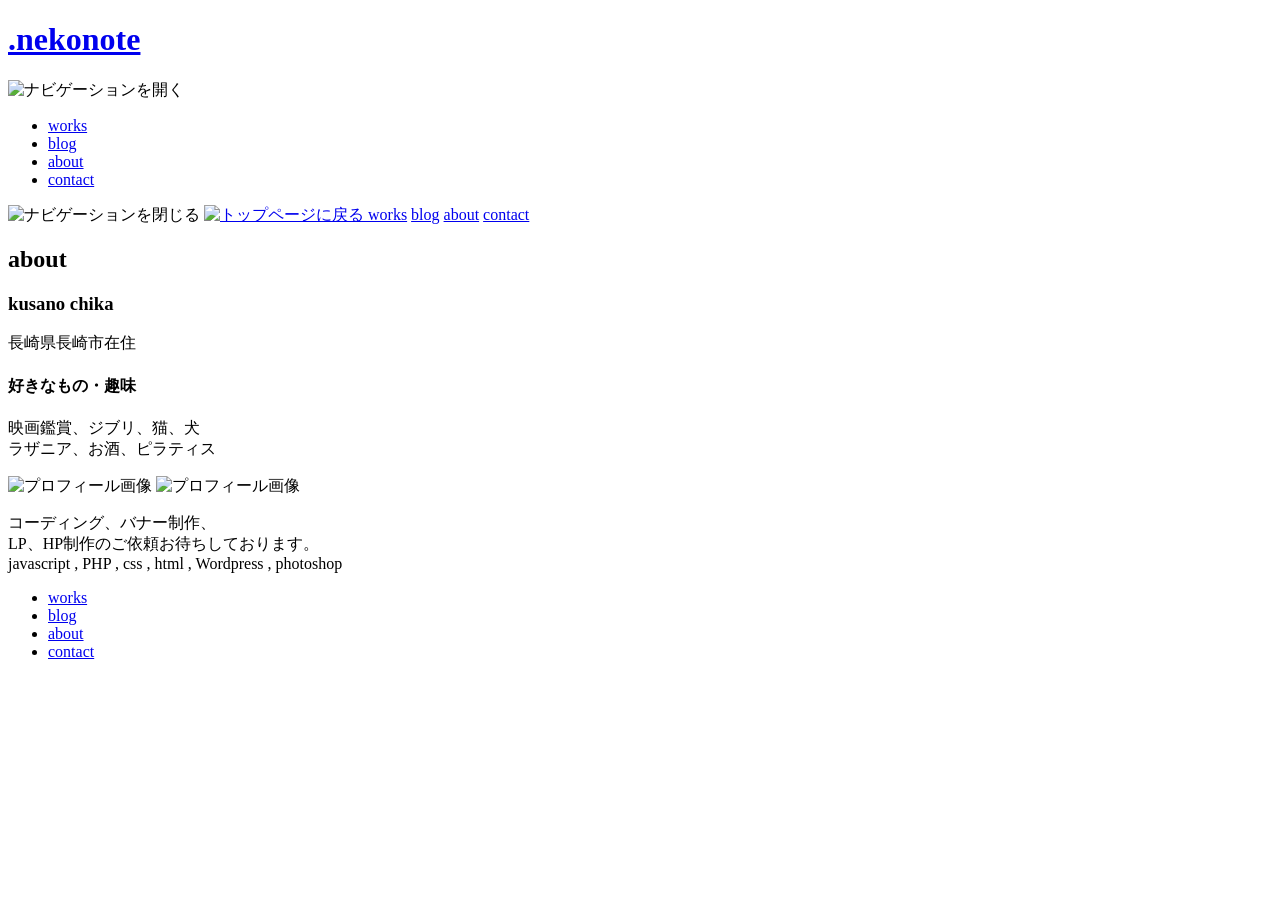
==== about.html @ e23e1dfe "add html" ====
<!DOCTYPE html>
<html lang="ja">
  <head>
    <meta charset="utf-8">
    <meta name="description" content="私のポートフォリオ">
    <meta name="viewport" content="width=device-width, initial-scale=1.0, maximum-scale=1.0, user-scale=no">
    <link rel="stylesheet" href="./css/style.css">
    <link rel="stylesheet" href="./css/about.css">
    <link rel="stylesheet" href="./css/respon.css">
    <title>.nekonote  お手伝いいたします</title>
    <link rel="preconnect" href="https://fonts.googleapis.com">
    <link rel="preconnect" href="https://fonts.gstatic.com" crossorigin>
    <link href="https://fonts.googleapis.com/css2?family=Inter:wght@200&family=Josefin+Sans:wght@300&family=Kiwi+Maru:wght@300&family=M+PLUS+Rounded+1c:wght@100&family=Noto+Sans+JP:wght@300;400&display=swap" rel="stylesheet">
    <link rel="icon" href="./img/fa.png">
  </head>
  <body>
    <!-- header -->
    <header>
      <h1 class="logo">
        <a href="index.html">.nekonote</a>
      </h1>

      <!-- ハンバーガーメニューのアイコン -->
      <img id="hum-icon" src="./img/hum.png" alt="ナビゲーションを開く" onclick="document.getElementById('nav-hum').style.display = 'block'">

      <!-- pc用ナビゲーション -->
      <nav class="nav-pc">
        <ul>
          <li>
            <a href="./index.html#works">works</a>
          </li>
          <li>
            <a href="./index.html#blog">blog</a>
          </li>
          <li>
            <a href="./about.html">about</a>
          </li>
          <li>
            <a href="./contact.html">contact</a>
          </li>
        </ul>
      </nav>

      <!-- ハンバーガーナビ -->
      <nav id="nav-hum"> 
        <!-- ×でナビゲーションを閉じる -->
        <img  id="close" src="./img/batsu.png" width="20px" height=""20px alt="ナビゲーションを閉じる" onclick="document.getElementById('nav-hum').style.display = 'none'">

        <!-- トップに戻る -->
        <a href="index.html" onclick="document.getElementById('nav-hum').style.display = 'none'">
          <img id="toTop" src="./img/totop.png" alt="トップページに戻る">
        </a>
        <!-- worksをクリックするとworksに飛び、ナビゲーションが閉じる -->
        <a class="menu" href="./index.html#works" onclick="document.getElementById('nav-hum').style.display = 'none'">
        works</a>
        <!-- blogをクリックするとblogに飛び、ナビゲーションが閉じる -->
        <a class="menu" href="./index.html#blog" onclick="document.getElementById('nav-hum').style.display = 'none'">
        blog</a>
        <!-- abutをクリックするとabout.htmlに飛び、ナビゲーションが閉じる -->
        <a class="menu" href="./about.html" onclick="document.getElementById('nav-hum').style.display = 'none'">
        about</a>
        <!-- contactをクリックするとcontactに飛び、ナビゲーションが閉じる -->
        <a class="menu" href="./contact.html" onclick="document.getElementById('nav-hum').style.display = 'none'">
        contact</a>
      </nav>
    </header>

    <div>
      <article id="aboutTop">
        <h2 class="ttl">about</h2>
        <article class="about">
          <h3>kusano chika</h3>
          <p>長崎県長崎市在住</p>
          <h4>好きなもの・趣味</h4> 
          <p>映画鑑賞、ジブリ、猫、犬<br>ラザニア、お酒、ピラティス</p>
        </article>
        <article class="about2">
          <p id="aboutVisual">
            <img id="aboutPc" src="./img/about-2.png" alt="プロフィール画像">
            <img id="aboutSp" src="./img/about.jpg" alt="プロフィール画像">
          </p>
          <p id="pr">コーディング、バナー制作、<br>LP、HP制作のご依頼お待ちしております。<br>
            javascript , PHP , css , html , Wordpress , photoshop
          </p>
        </article>
      </article>
    </div>
          <!-- footer -->
    <footer class="nav-pc">
      <nav>
        <ul>
          <li>
            <a href="./index.html#works">works</a>
          </li>
          <li>
            <a href="./index.html#blog">blog</a>
          </li>
          <li>
            <a href="./about.html">about</a>
          </li>
          <li>
            <a href="./contact.html">contact</a>
          </li>
        </ul>
      </nav>
    </footer>
  </body>
  </head>
</html>
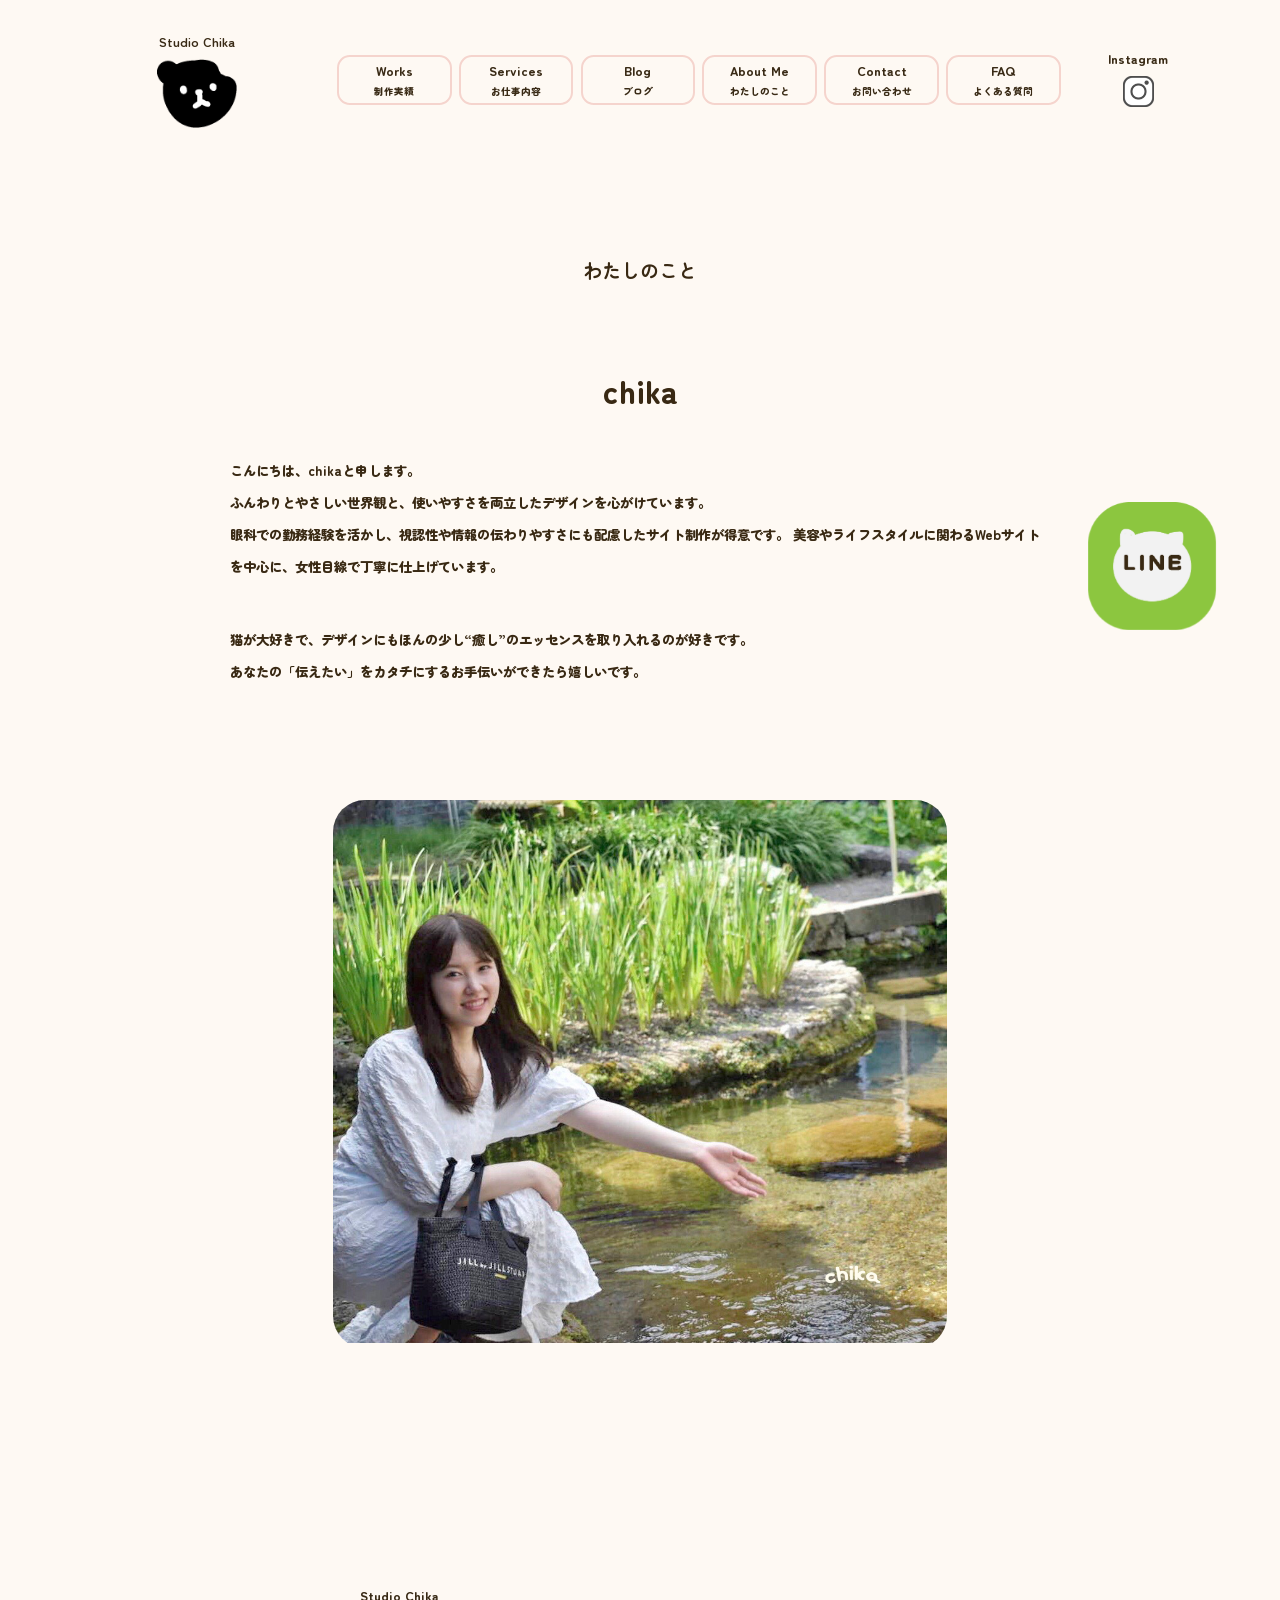
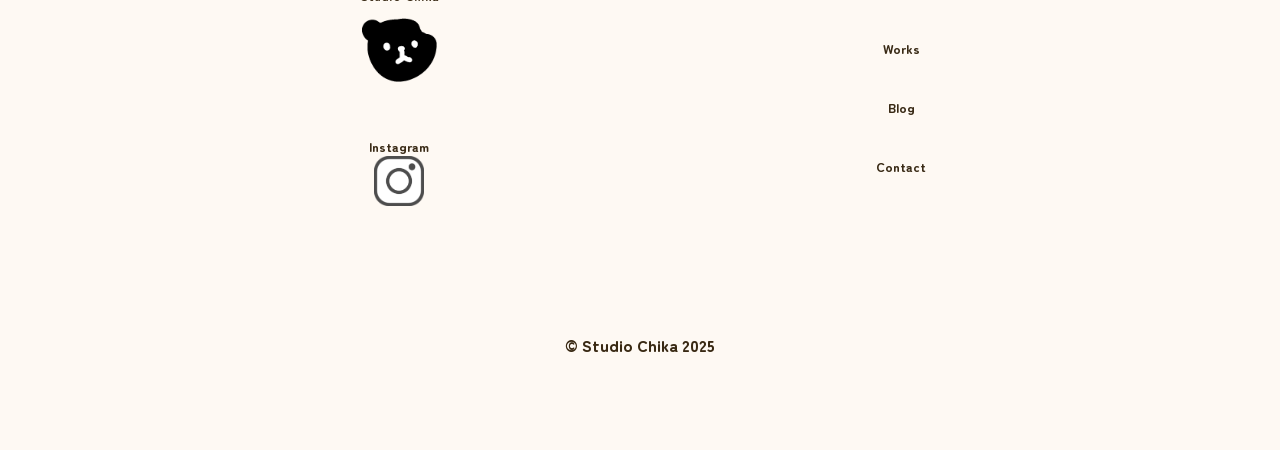
==== commit 0bccca7f: "add files" ====
--- a/about.html
+++ b/about.html
@@ -1,109 +1,273 @@
 <!DOCTYPE html>
 <html lang="ja">
   <head>
-    <meta charset="utf-8">
-    <meta name="description" content="私のポートフォリオ">
-    <meta name="viewport" content="width=device-width, initial-scale=1.0, maximum-scale=1.0, user-scale=no">
-    <link rel="stylesheet" href="./css/style.css">
-    <link rel="stylesheet" href="./css/about.css">
-    <link rel="stylesheet" href="./css/respon.css">
-    <title>.nekonote  お手伝いいたします</title>
-    <link rel="preconnect" href="https://fonts.googleapis.com">
-    <link rel="preconnect" href="https://fonts.gstatic.com" crossorigin>
-    <link href="https://fonts.googleapis.com/css2?family=Inter:wght@200&family=Josefin+Sans:wght@300&family=Kiwi+Maru:wght@300&family=M+PLUS+Rounded+1c:wght@100&family=Noto+Sans+JP:wght@300;400&display=swap" rel="stylesheet">
-    <link rel="icon" href="./img/fa.png">
+    <meta charset="utf-8" />
+    <meta name="description" content="私のポートフォリオ" />
+    <meta
+      name="viewport"
+      content="width=device-width, initial-scale=1.0, maximum-scale=1.0, user-scale=no"
+    />
+    <link rel="stylesheet" href="./css/style.css" />
+    <link rel="stylesheet" href="./css/about.css" />
+    <!-- <link rel="stylesheet" href="./css/respon.css" /> -->
+    <title>.Studio Chika</title>
+    <link rel="preconnect" href="https://fonts.googleapis.com" />
+    <link rel="preconnect" href="https://fonts.gstatic.com" crossorigin />
+    <link
+      href="https://fonts.googleapis.com/css2?family=Inter:wght@200&family=Josefin+Sans:wght@300&family=Kiwi+Maru:wght@300&family=M+PLUS+Rounded+1c:wght@100&family=Noto+Sans+JP:wght@300;400&display=swap"
+      rel="stylesheet"
+    />
+    <!-- ファビコン -->
+    <link rel="icon" href="./img/fa.png" />
+    <!-- googlefonts -->
+    <link rel="preconnect" href="https://fonts.googleapis.com" />
+    <link rel="preconnect" href="https://fonts.gstatic.com" crossorigin />
+    <link
+      href="https://fonts.googleapis.com/css2?family=Zen+Maru+Gothic&display=swap"
+      rel="stylesheet"
+    />
   </head>
   <body>
-    <!-- header -->
+    <!-------------------- header -------------------->
     <header>
-      <h1 class="logo">
-        <a href="index.html">.nekonote</a>
-      </h1>
-
-      <!-- ハンバーガーメニューのアイコン -->
-      <img id="hum-icon" src="./img/hum.png" alt="ナビゲーションを開く" onclick="document.getElementById('nav-hum').style.display = 'block'">
-
-      <!-- pc用ナビゲーション -->
-      <nav class="nav-pc">
-        <ul>
-          <li>
-            <a href="./index.html#works">works</a>
-          </li>
-          <li>
-            <a href="./index.html#blog">blog</a>
-          </li>
-          <li>
-            <a href="./about.html">about</a>
-          </li>
-          <li>
-            <a href="./contact.html">contact</a>
-          </li>
-        </ul>
-      </nav>
-
-      <!-- ハンバーガーナビ -->
-      <nav id="nav-hum"> 
-        <!-- ×でナビゲーションを閉じる -->
-        <img  id="close" src="./img/batsu.png" width="20px" height=""20px alt="ナビゲーションを閉じる" onclick="document.getElementById('nav-hum').style.display = 'none'">
-
-        <!-- トップに戻る -->
-        <a href="index.html" onclick="document.getElementById('nav-hum').style.display = 'none'">
-          <img id="toTop" src="./img/totop.png" alt="トップページに戻る">
-        </a>
-        <!-- worksをクリックするとworksに飛び、ナビゲーションが閉じる -->
-        <a class="menu" href="./index.html#works" onclick="document.getElementById('nav-hum').style.display = 'none'">
-        works</a>
-        <!-- blogをクリックするとblogに飛び、ナビゲーションが閉じる -->
-        <a class="menu" href="./index.html#blog" onclick="document.getElementById('nav-hum').style.display = 'none'">
-        blog</a>
-        <!-- abutをクリックするとabout.htmlに飛び、ナビゲーションが閉じる -->
-        <a class="menu" href="./about.html" onclick="document.getElementById('nav-hum').style.display = 'none'">
-        about</a>
+      <div id="header-pc">
+        <h1 id="header-logo">
+          <a id="header-logo-txt" href="index.html">Studio Chika</a>
+          <div id="header-logo-img_wrap">
+            <a id="header-logo-img" href="./index.html">
+              <img src="./img/StudioChika.png" />
+            </a>
+            <a id="bear-talk" href="">
+              <img src="./img/bear-talk_1.png" />
+              <img src="./img/bear-talk_2.png" />
+              <img src="./img/bear-talk_3.png" />
+              <img src="./img/bear-talk_4.png" />
+              <img src="./img/bear-talk_5.png" />
+              <img src="./img/bear-talk_6.png" />
+              <img src="./img/bear-talk_7.png" />
+              <img src="./img/bear-talk_8.png" />
+              <img src="./img/bear-talk_9.png" />
+            </a>
+          </div>
+        </h1>
+        <!-- pc用ナビゲーション -->
+        <nav id="nav-pc">
+          <ul>
+            <li>
+              <div class="nav-pc_content">
+                <div class="cat-popup">
+                  <img src="./img/popuup.png" alt="" />
+                </div>
+                <a href="./works-archive.html">
+                  Works<br /><span class="japan">制作実績</span>
+                </a>
+              </div>
+            </li>
+            <li>
+              <div class="nav-pc_content">
+                <div class="cat-popup">
+                  <img src="./img/popuup.png" alt="" />
+                </div>
+                <a href="./index.html#service">
+                  Services<br /><spnan class="japan">お仕事内容</spnan>
+                </a>
+              </div>
+            </li>
+            <li>
+              <div class="nav-pc_content">
+                <div class="cat-popup">
+                  <img src="./img/popuup.png" alt="" />
+                </div>
+                <a href="./blog-archive.html">
+                  Blog<br /><span class="japan">ブログ</span>
+                </a>
+              </div>
+            </li>
+            <li>
+              <div class="nav-pc_content">
+                <div class="cat-popup">
+                  <img src="./img/popuup.png" alt="" />
+                </div>
+                <a href="./about.html">
+                  About Me<br /><span class="japan">わたしのこと</span>
+                </a>
+              </div>
+            </li>
+            <li>
+              <div class="nav-pc_content">
+                <div class="cat-popup">
+                  <img src="./img/popuup.png" alt="" />
+                </div>
+                <a href="./contact.html">
+                  Contact<br /><span class="japan">お問い合わせ</span>
+                </a>
+              </div>
+            </li>
+            <li>
+              <div class="nav-pc_content">
+                <div class="cat-popup">
+                  <img src="./img/popuup.png" alt="" />
+                </div>
+                <a href="./faq.html">
+                  FAQ<br /><span class="japan">よくある質問</span>
+                </a>
+              </div>
+            </li>
+          </ul>
+          <div id="icon-instagram">
+            <a href="">
+              <div id="icon-instagram_txt">Instagram</div>
+              <div id="icon-instagram_img">
+                <img
+                  src="./img/portoforio-instagram.png"
+                  alt="Instagramのアイコン画像"
+                />
+              </div>
+            </a>
+          </div>
+        </nav>
+      </div>
+      <!----------- ハンバーガーナビ -------------->
+      <nav id="nav-hum">
+        <!-- Homeをクリックするとworksに飛び、ナビゲーションが閉じる -->
+        <a
+          href="./index.html"
+          onclick="document.getElementById('nav-hum').style.display = 'none'"
+        >
+          Home</a
+        >
+        <!-- Aboutmeをクリックするとblogに飛び、ナビゲーションが閉じる -->
+        <a
+          href="./about.html"
+          onclick="document.getElementById('nav-hum').style.display = 'none'"
+        >
+          About me</a
+        >
+        <!-- blogをクリックするとabout.htmlに飛び、ナビゲーションが閉じる -->
+        <a
+          href="./blog.html"
+          onclick="document.getElementById('nav-hum').style.display = 'none'"
+        >
+          Blog</a
+        >
+        <!-- worksをクリックするとcontactに飛び、ナビゲーションが閉じる -->
+        <a
+          href="./works.html"
+          onclick="document.getElementById('nav-hum').style.display = 'none'"
+        >
+          Works</a
+        >
+        <!-- serviceをクリックするとcontactに飛び、ナビゲーションが閉じる -->
+        <a
+          href="./service.html"
+          onclick="document.getElementById('nav-hum').style.display = 'none'"
+        >
+          Services</a
+        >
         <!-- contactをクリックするとcontactに飛び、ナビゲーションが閉じる -->
-        <a class="menu" href="./contact.html" onclick="document.getElementById('nav-hum').style.display = 'none'">
-        contact</a>
+        <a
+          href="./contact.html"
+          onclick="document.getElementById('nav-hum').style.display = 'none'"
+        >
+          Contact</a
+        >
+        <!-- faqをクリックするとcontactに飛び、ナビゲーションが閉じる -->
+        <a
+          href="./faq.html"
+          onclick="document.getElementById('nav-hum').style.display = 'none'"
+        >
+          FAQ</a
+        >
       </nav>
     </header>
 
-    <div>
-      <article id="aboutTop">
-        <h2 class="ttl">about</h2>
-        <article class="about">
-          <h3>kusano chika</h3>
-          <p>長崎県長崎市在住</p>
-          <h4>好きなもの・趣味</h4> 
-          <p>映画鑑賞、ジブリ、猫、犬<br>ラザニア、お酒、ピラティス</p>
-        </article>
-        <article class="about2">
-          <p id="aboutVisual">
-            <img id="aboutPc" src="./img/about-2.png" alt="プロフィール画像">
-            <img id="aboutSp" src="./img/about.jpg" alt="プロフィール画像">
+    <!--------------------- main ----------------------->
+    <div id="main">
+      <!------------------------- line ----------------------->
+      <div id="line-wrap">
+        <div class="popup-line-message">
+          <img src="./img/line-message.png" />
+        </div>
+        <a id="line-img" href="">
+          <img src="./img/line-icon.png" />
+        </a>
+      </div>
+    </div>
+
+    <!-------------------------- about me ----------------------->
+    <article id="about">
+      <section id="about-pc">
+        <h1 class="ttl">わたしのこと</h1>
+        <div id="about-pc__txt">
+          <p id="about-pc__txt--name">chika</p>
+          <p class="about-pc__txt--bio">
+            こんにちは、chikaと申します。<br />
+            ふんわりとやさしい世界観と、使いやすさを両立したデザインを心がけています。<br />
+            眼科での勤務経験を活かし、視認性や情報の伝わりやすさにも配慮したサイト制作が得意です。
+            美容やライフスタイルに関わるWebサイトを中心に、女性目線で丁寧に仕上げています。
           </p>
-          <p id="pr">コーディング、バナー制作、<br>LP、HP制作のご依頼お待ちしております。<br>
-            javascript , PHP , css , html , Wordpress , photoshop
+          <p class="about-pc__txt--bio">
+            猫が大好きで、デザインにもほんの少し“癒し”のエッセンスを取り入れるのが好きです。<br />
+            あなたの「伝えたい」をカタチにするお手伝いができたら嬉しいです。
           </p>
-        </article>
-      </article>
-    </div>
-          <!-- footer -->
-    <footer class="nav-pc">
-      <nav>
-        <ul>
-          <li>
-            <a href="./index.html#works">works</a>
-          </li>
-          <li>
-            <a href="./index.html#blog">blog</a>
-          </li>
-          <li>
-            <a href="./about.html">about</a>
-          </li>
-          <li>
-            <a href="./contact.html">contact</a>
-          </li>
-        </ul>
-      </nav>
+        </div>
+        <div id="about-pc__img">
+          <img src="./img/about-pc.png" alt="プロフィール画像" />
+        </div>
+      </section>
+      <section id="about-sp">
+        <h1 class="ttl">わたしのこと</h1>
+        <div>
+          <p>名前</p>
+          <p>自己紹介文</p>
+        </div>
+        <div id="about-sp__img">
+          <img src="./img/about-sp.jpg" alt="プロフィール画像" />
+        </div>
+      </section>
+    </article>
+
+    <!--------------------------- footer -------------------->
+    <footer>
+      <!-- pc用ナビゲーション -->
+      <div id="footer-content_wrap">
+        <div id="footer-icon-wrap">
+          <div class="footer-logo">
+            <a id="footer-logo_txt" href="index.html"> Studio Chika </a>
+            <p>
+              <a href="">
+                <img src="./img/StudioChika.png" />
+              </a>
+            </p>
+          </div>
+          <div id="footer-icon-instagram">
+            <a href="">
+              Instagram
+              <div>
+                <img
+                  src="./img/portoforio-instagram.png"
+                  alt="Instagramのアイコン画像"
+                />
+              </div>
+            </a>
+          </div>
+        </div>
+        <nav id="footer-nav_pc">
+          <ul>
+            <li>
+              <a href="./Works.html"> Works </a>
+            </li>
+            <li>
+              <a href="./blog-archive.html"> Blog </a>
+            </li>
+            <li>
+              <a href="./contact.html"> Contact </a>
+            </li>
+          </ul>
+        </nav>
+      </div>
+      <p id="copy">&copy; Studio Chika 2025</p>
     </footer>
+    <script src="./script.js"></script>
   </body>
-  </head>
-</html>+</html>
--- a/css/style.css
+++ b/css/style.css
@@ -0,0 +1,835 @@
+body {
+  width: 100%;
+  height: auto;
+  font-family: "Zen Maru Gothic", sans-serif;
+  font-weight: 900;
+  font-style: normal;
+  color: #392913;
+  background-color: #fef9f3;
+}
+
+/*　リセット */
+body,
+ul,
+li {
+  margin: 0;
+  padding: 0;
+}
+
+/* ------------------------- 共通 ------------------------*/
+
+#works,
+#service,
+#blog,
+#about {
+  padding-top: 6%;
+  padding-bottom: 6%;
+}
+
+#html-window,
+#design-window,
+#operation-window,
+#wp-window {
+  /* display: none; */
+  width: 60%;
+  height: 30rem;
+  margin-left: auto;
+  margin-right: auto;
+}
+
+a:hover:not(#line-content-wrap a, #header-logo-img, #line-img) {
+  /* カーソルが乗っている時に透明に近くなる */
+  opacity: 0.3;
+  cursor: pointer;
+}
+
+li {
+  /* 頭の•を消す */
+  list-style-type: none;
+}
+
+ul,
+li,
+a {
+  color: #392a15;
+  text-decoration: none;
+}
+
+.pankuzu,
+.pankuzu a {
+  width: 60%;
+  height: auto;
+  margin: 0 auto;
+  font-size: 0.8rem;
+  font-weight: 800;
+  text-align: center;
+  color: #52847d;
+}
+
+/* ================ header =====================*/
+header {
+  position: sticky;
+  top: 0%;
+  width: 100%;
+  height: auto;
+  z-index: 99999;
+}
+
+#header-pc {
+  display: flex;
+  align-items: center;
+  width: 90%;
+  height: 10rem;
+  margin-left: auto;
+  margin-right: auto;
+}
+
+#header-logo {
+  width: 30%;
+  height: auto;
+}
+
+#header-logo-txt {
+  display: block;
+  width: 100%;
+  height: auto;
+  font-size: 0.8rem;
+  text-align: center;
+}
+
+#header-logo-img_wrap {
+  position: relative;
+  width: 100%;
+  height: auto;
+}
+
+#header-logo-img {
+  display: block;
+  width: 30%;
+  height: auto;
+  margin: 3% auto 0 auto;
+}
+
+#header-logo-img img {
+  display: block;
+  width: 100%;
+  height: auto;
+}
+
+#bear-talk {
+  position: absolute;
+  width: 80%;
+  height: auto;
+  margin-left: auto;
+  margin-right: auto;
+  opacity: 0;
+  /* 表示される時に位置↓ */
+  transform: translateX(10%) translateY(10%);
+  /* opactyとtransformの変化を○秒間でスムーズに動かす↓*/
+}
+
+#bear-talk img {
+  display: none;
+  width: 100%;
+  height: auto;
+}
+
+#header-logo-img_wrap:hover #bear-talk {
+  position: absolute;
+  opacity: 1;
+  transition: opacity 1.2s ease;
+  z-index: 9999;
+}
+
+#nav-pc {
+  display: flex;
+  align-items: center;
+  width: 100%;
+  height: auto;
+}
+
+#nav-pc ul {
+  display: flex;
+  align-items: center;
+  width: 94%;
+  height: auto;
+}
+
+#nav-pc li {
+  position: relative;
+  /* width: 16.6%; */
+  width: 100%;
+  height: auto;
+  margin-left: 1%;
+  text-align: center;
+  font-size: 0.8rem;
+  color: #392a15;
+  border: solid 2px #f5d4cd;
+  background-color: #fef9f3;
+  border-radius: 1em;
+}
+
+#nav-pc li:active {
+  transform: translateY(3px);
+}
+
+.nav-pc_content {
+  width: 70%;
+  height: auto;
+  padding: 4px 4px;
+  margin-left: auto;
+  margin-right: auto;
+}
+
+.cat-popup {
+  position: absolute;
+  top: 0px;
+  left: 20%;
+  width: 40%;
+  height: auto;
+  opacity: 0;
+  transition: all 0.3s ease-in;
+  z-index: -10;
+}
+
+.cat-popup img {
+  width: 100%;
+  height: auto;
+}
+
+#nav-pc li:hover .cat-popup {
+  top: -10px;
+  opacity: 1;
+  transform: translateY(-20px) scale(1);
+}
+
+.japan {
+  font-size: 0.6rem;
+}
+
+#icon-instagram {
+  width: 20%;
+  font-size: 0.8rem;
+  text-align: center;
+}
+
+#icon-instagram a {
+  width: 100%;
+  height: auto;
+}
+
+#icon-instagram_img {
+  width: 20%;
+  height: auto;
+  margin: 5% auto 0 auto;
+}
+
+#icon-instagram_img img {
+  width: 100%;
+  height: auto;
+}
+
+/* -----ハンバーガーメニューのナビゲーション、レイアウトと非表示設定 ------*/
+#nav-hum {
+  /* 基本はナビゲーションは閉じておくようにする */
+  display: none;
+  position: fixed;
+  right: 4%;
+  width: 50%;
+  height: auto;
+  padding-top: 5%;
+  padding-bottom: 5%;
+  margin-left: auto;
+  margin-right: auto;
+  font-size: 1.2rem;
+  background-color: #faebd7;
+  border-radius: 2em;
+}
+
+#nav-hum a {
+  display: block;
+  width: 40%;
+  height: auto;
+  padding-left: 2%;
+  margin: 5% auto 0 auto;
+  text-align: left;
+  background-color: #f5deb3;
+}
+
+/* 未訪問のリンクにスタイルを適用する。擬似クラス */
+#nav-hum a:link {
+  color: #4d320f;
+}
+
+/* リンク訪問済みの場合にスタイルを適用する。 */
+#nav-hum a:visited {
+  color: #4d320f;
+}
+
+/* カーソルが乗っている時にスタイルを適用する */
+#nav-hum a:hover {
+  color: #ffffff;
+}
+
+/* =============== main ================== */
+#main {
+  position: relative;
+  width: 100%;
+  height: auto;
+}
+
+#main-visual_pc {
+  position: relative;
+  width: 100%;
+  height: auto;
+}
+
+#main-visual_pc img {
+  width: 100%;
+  height: auto;
+}
+
+#main-visual_pc p {
+  position: absolute;
+  top: 6%;
+  width: 30%;
+  height: auto;
+  writing-mode: vertical-rl;
+  text-orientation: upright;
+  line-height: 1.8;
+  text-align: right;
+  font-size: 2rem;
+  color: #faebd7;
+}
+
+#main-visual_sp {
+  display: none;
+  width: 100%;
+  height: auto;
+}
+
+#main-visual_sp img {
+  width: 100%;
+  height: auto;
+}
+
+#main-visual_sp p {
+  position: absolute;
+  top: 2%;
+  right: 2%;
+  width: 100%;
+  height: auto;
+}
+
+/* --------------------- line -------------------- */
+
+#line-wrap {
+  position: fixed;
+  right: 0%;
+  bottom: 30%;
+  width: 20%;
+  height: auto;
+  z-index: 9999;
+}
+
+.popup-line-message {
+  position: absolute;
+  top: 10%;
+  right: 16%;
+  width: 70%;
+  height: auto;
+  margin-left: auto;
+  margin-right: auto;
+  opacity: 0;
+  transition: all 0.3s ease-in;
+  z-index: -100;
+}
+
+.popup-line-message img {
+  width: 100%;
+  height: auto;
+}
+
+#line-img {
+  display: block;
+  width: 50%;
+  height: auto;
+  margin-left: auto;
+  margin-right: auto;
+}
+
+#line-img img {
+  display: block;
+  width: 100%;
+  height: auto;
+  margin-left: auto;
+  margin-right: auto;
+}
+
+#line-wrap:hover .popup-line-message {
+  opacity: 1;
+  transform: translate(0, -120%) scale(1);
+}
+
+.ttl {
+  width: 100%;
+  height: auto;
+  margin-left: auto;
+  margin-right: auto;
+  font-size: 1.2rem;
+  text-align: center;
+}
+
+/* ------------------------- works ---------------------- */
+#works {
+  width: 100%;
+  height: auto;
+}
+
+#works ul {
+  display: flex;
+  justify-content: center;
+  width: 80%;
+  height: auto;
+  margin: 10% auto 0 auto;
+}
+
+#works li {
+  width: 25%;
+  height: auto;
+  margin-left: auto;
+  margin-right: auto;
+}
+
+.works-thumbnail {
+  width: 100%;
+  height: auto;
+  border: solid 3.2px #3c4a49;
+  border-radius: 1em;
+  overflow: hidden;
+  transition: transform 0.6s cubic-bezier(0.68, -0.55, 0.27, 1.55);
+}
+
+.works-thumbnail:hover {
+  transform: scale(0.8);
+}
+
+.works-thumbnail img {
+  display: block;
+  width: 100%;
+  height: auto;
+}
+
+/* ------------- ハート -----------------*/
+/* ▼ 必須：最初に追加 */
+.like-container {
+  position: relative;
+  display: flex;
+  width: 30%;
+  height: auto;
+  align-items: center;
+  gap: 8px;
+  transform: translateX(260%);
+}
+
+.heart {
+  width: 20px;
+  height: 20px;
+  background-color: #ccc;
+  mask: url("https://cdn.jsdelivr.net/npm/bootstrap-icons/icons/heart-fill.svg")
+    no-repeat center;
+  -webkit-mask: url("https://cdn.jsdelivr.net/npm/bootstrap-icons/icons/heart-fill.svg")
+    no-repeat center;
+  mask-size: contain;
+  -webkit-mask-size: contain;
+  transition: background-color 0.3s, transform 0.1s;
+  cursor: pointer;
+}
+
+.heart.liked {
+  background-color: #d7776e;
+  transform: scale(1.2);
+}
+
+.count {
+  font-weight: bold;
+  font-size: 14px;
+  color: #d36156;
+}
+
+/* ▼ ハートのエフェクト */
+.heart-effect {
+  position: absolute;
+  width: 14px;
+  height: 14px;
+  background-color: #e97d73;
+  mask: url("https://cdn.jsdelivr.net/npm/bootstrap-icons/icons/heart-fill.svg")
+    no-repeat center;
+  -webkit-mask: url("https://cdn.jsdelivr.net/npm/bootstrap-icons/icons/heart-fill.svg")
+    no-repeat center;
+  mask-size: contain;
+  -webkit-mask-size: contain;
+  animation: float 0.8s ease-out forwards;
+  opacity: 0.8;
+}
+
+@keyframes float {
+  0% {
+    transform: translate(0, 0) scale(1);
+    opacity: 1;
+  }
+  100% {
+    transform: translate(var(--x), var(--y)) scale(0.5);
+    opacity: 0;
+  }
+}
+
+/* -------------------------Service ------------------ */
+#service {
+  position: relative;
+  width: 100%;
+  height: auto;
+}
+
+#service ul {
+  display: flex;
+  justify-content: center;
+  width: 80%;
+  height: auto;
+  margin: 10% auto 0 auto;
+}
+
+#service li {
+  width: 18%;
+  height: auto;
+  margin-left: auto;
+  margin-right: auto;
+  cursor: pointer;
+}
+
+.service-thumbnail {
+  width: 100%;
+  height: auto;
+  border: solid 3.2px #3c4a49;
+  border-radius: 1em;
+  overflow: hidden;
+  transition: transform 0.6s cubic-bezier(0.68, -0.55, 0.27, 1.55);
+}
+
+.service-thumbnail img {
+  display: block;
+  width: 100%;
+  height: auto;
+}
+
+#service li:nth-child(1) .service-thumbnail {
+  transform: rotate(-14deg);
+}
+
+#service li:nth-child(2) .service-thumbnail {
+  transform: rotate(11deg);
+}
+
+#service li:nth-child(3) .service-thumbnail {
+  transform: rotate(-10deg);
+}
+
+#service li:nth-child(4) .service-thumbnail {
+  transform: rotate(13deg);
+}
+
+#service li:hover .service-thumbnail {
+  transform: rotate(0deg) scale(1.2);
+}
+
+#mask {
+  position: fixed;
+  top: 0;
+  right: 0;
+  bottom: 0;
+  left: 0;
+  background-color: #e9f3eb;
+  opacity: 0.8;
+  z-index: 99;
+}
+
+#mask.mask-hidden {
+  display: none;
+}
+
+#service-popup {
+  /* display: block; */
+  position: fixed;
+  top: 20%;
+  left: 50%;
+  transform: translateX(-50%);
+  width: 80%;
+  height: auto;
+  z-index: 9999;
+}
+
+#service-popup__html,
+#service-popup__daiko,
+#service-popup__wp,
+#service-popup__design {
+  position: absolute;
+  display: block;
+  width: 100%;
+  height: auto;
+  padding: 10% 0;
+  background-color: #f5d4cd;
+  border: solid 2px #f0b5b0;
+  border-radius: 1em;
+  transition: teransform 0.3s ease;
+}
+
+#service-popup.service-hidden,
+#service-popup__html.service-html__hidden,
+#service-popup__daiko.service-daiko__hidden,
+#service-popup__wp.service-wp__hidden,
+#service-popup__design.service-design__hidden {
+  display: none;
+}
+
+.service-popup__ttl {
+  width: 60%;
+  height: auto;
+  margin: 0 auto;
+  text-align: center;
+}
+
+.close-btn__html,
+.close-btn__daiko,
+.close-btn__wp,
+.close-btn__design {
+  display: flex;
+  align-items: center;
+  justify-content: center;
+  width: 16%;
+  height: 8%;
+  margin: 8% auto 0 auto;
+  font-size: 0.8rem;
+  text-align: center;
+  border-radius: 1em;
+  cursor: pointer;
+  background-color: #f0b5b0;
+}
+
+.service-popup__txt {
+  width: 80%;
+  height: auto;
+  margin: 8% auto 0 auto;
+  font-size: 0.88rem;
+  text-align: left;
+  line-height: 1.8rem;
+}
+
+/* ------------------------- blog -------------------- */
+#blog {
+  position: relative;
+  width: 100%;
+  height: auto;
+}
+.blog-label_new {
+  position: absolute;
+  top: 20%;
+  right: 10%;
+  display: flex;
+  align-items: center;
+  justify-content: center;
+  width: 3.2rem;
+  height: 3.2rem;
+  color: #e9f3eb;
+  font-size: 1rem;
+  text-align: center;
+  background-color: #53847d;
+  border-radius: 50%;
+}
+
+.blog-txt_wrap {
+  display: flex;
+  align-items: center;
+  width: 80%;
+  height: auto;
+  padding: 3%;
+  margin: 10% auto 0 auto;
+  border: solid 3.2px #f0b5b0;
+  border-radius: 2em;
+}
+
+.blog-thumbnail {
+  width: 20%;
+  height: auto;
+  border: solid 3.2px #3c4a49;
+  border-radius: 5em;
+  overflow: hidden;
+}
+
+.blog-thumbnail img {
+  display: block;
+  width: 100%;
+  height: auto;
+}
+
+.blog-content {
+  width: 80%;
+  height: auto;
+  padding-left: 10%;
+}
+
+.blog-date {
+  width: 90%;
+  height: auto;
+  font-size: 0.8rem;
+  text-align: left;
+}
+
+.blog-text {
+  width: 100%;
+  text-align: left;
+  padding-left: 10%;
+}
+
+.blog-readmore {
+  position: relative;
+  width: 90%;
+  height: auto;
+  font-size: 0.8rem;
+  text-align: right;
+}
+
+.blog-readmore a {
+  position: absolute;
+  bottom: 0;
+  right: 0;
+  display: block;
+  width: 20%;
+  height: auto;
+  font-size: 0.8rem;
+  text-align: center;
+  border-radius: 1em;
+  background-color: #f5d4cd;
+}
+
+#blog-back-number {
+  width: 60%;
+  height: auto;
+  margin: 5% auto 0 auto;
+  font-size: 0.8rem;
+  text-align: center;
+}
+
+#past-posts {
+  display: block;
+  width: 32%;
+  height: auto;
+  font-size: 0.8rem;
+  text-align: center;
+  margin-left: auto;
+  margin-right: auto;
+  border-radius: 1em;
+  background-color: #f5d4cd;
+}
+
+/* ================ footer =====================*/
+footer {
+  width: 80%;
+  height: auto;
+  padding: 8% 0 6% 0;
+  margin: 3% auto 0 auto;
+}
+
+#footer-content_wrap {
+  display: flex;
+  align-items: center;
+}
+
+#footer-icon-wrap {
+  width: 100%;
+  height: auto;
+  padding: 2% 0 0 2%;
+}
+
+.footer-logo {
+  width: 50%;
+  height: auto;
+  margin-left: auto;
+  margin-right: auto;
+  font-size: 0.8rem;
+  text-align: center;
+}
+
+#footer-logo_txt {
+  display: block;
+  width: 100%;
+  height: auto;
+}
+
+.footer-logo p {
+  display: block;
+  width: 30%;
+  height: auto;
+  margin-left: auto;
+  margin-right: auto;
+}
+
+.footer-logo img {
+  width: 100%;
+  height: auto;
+}
+
+#footer-icon-instagram {
+  width: 50%;
+  margin: 10% auto 0 auto;
+  font-size: 0.8rem;
+  text-align: center;
+}
+
+#footer-icon-instagram a {
+  width: 100%;
+  height: auto;
+}
+
+#footer-icon-instagram div {
+  width: 20%;
+  height: auto;
+  margin-left: auto;
+  margin-right: auto;
+}
+
+#footer-icon-instagram img {
+  width: 100%;
+  height: auto;
+}
+
+#footer-nav_pc {
+  width: 100%;
+  height: auto;
+  margin-left: auto;
+  margin-right: auto;
+}
+
+#footer-nav_pc ul {
+  align-items: center;
+  width: 100%;
+  height: auto;
+}
+
+#footer-nav_pc li {
+  width: 100%;
+  height: auto;
+  margin-top: 8%;
+  text-align: center;
+  font-size: 0.8rem;
+}
+
+#footer-nav_pc li:active {
+  transform: translateY(3px);
+}
+
+#copy {
+  width: 100%;
+  height: auto;
+  margin-top: 12%;
+  text-align: center;
+}
--- a/css/about.css
+++ b/css/about.css
@@ -0,0 +1,53 @@
+#about-pc {
+  display: block;
+  width: 80%;
+  height: auto;
+  margin: -4% auto;
+  padding: 4% 0;
+}
+
+#about-pc__img {
+  width: 60%;
+  height: auto;
+  margin: 10% auto 0 auto;
+  border-radius: 2em;
+  overflow: hidden;
+}
+
+#about-pc__img img {
+  width: 100%;
+  height: auto;
+}
+
+#about-pc__txt {
+  width: 100%;
+  height: auto;
+  margin: 4% auto 0 auto;
+  padding: 1% 0;
+  /* background-color: antiquewhite; */
+}
+
+#about-pc__txt--name {
+  width: 80%;
+  height: auto;
+  margin-left: auto;
+  margin-right: auto;
+  font-size: 2rem;
+  text-align: center;
+  /* background-color: blueviolet; */
+}
+
+.about-pc__txt--bio {
+  width: 80%;
+  height: auto;
+  margin: 4% auto 0 auto;
+  font-size: 0.84rem;
+  text-align: left;
+  line-height: 2rem;
+}
+
+#about-sp {
+  display: none;
+  width: 80%;
+  height: auto;
+}
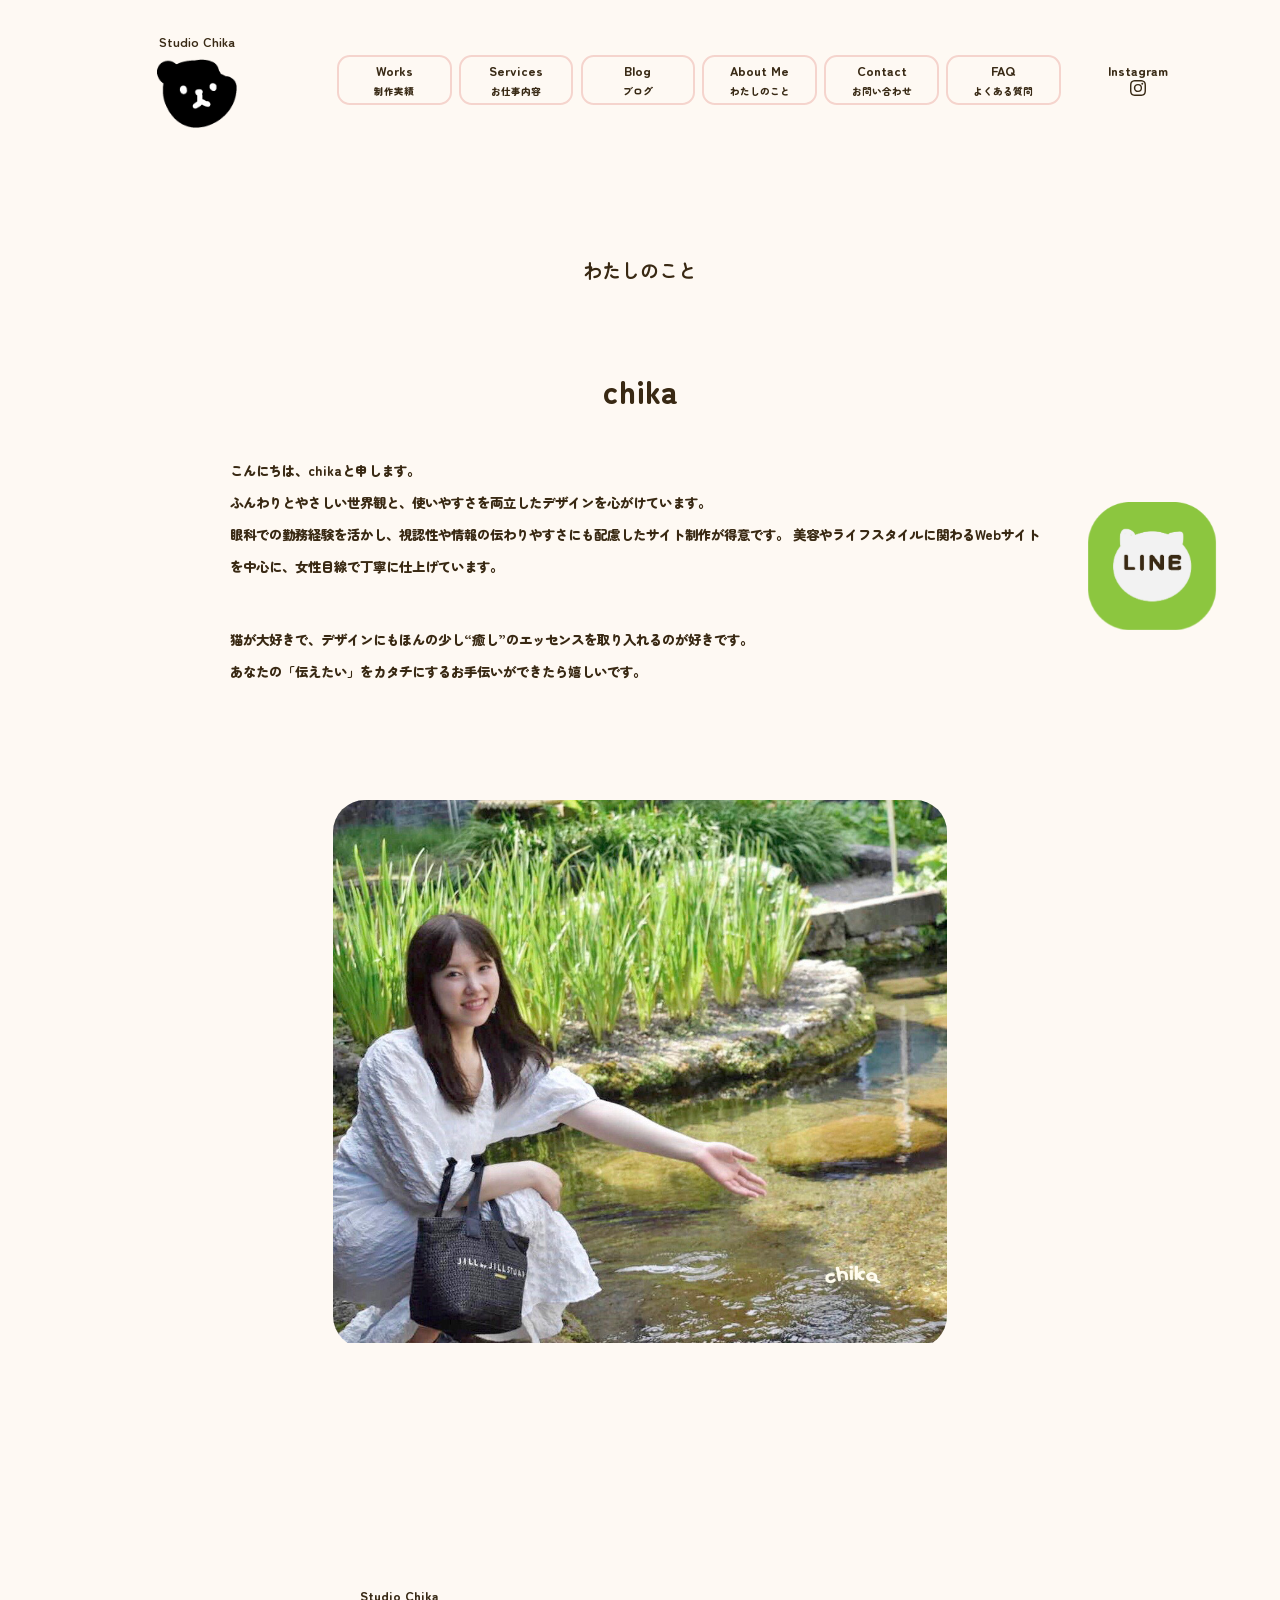
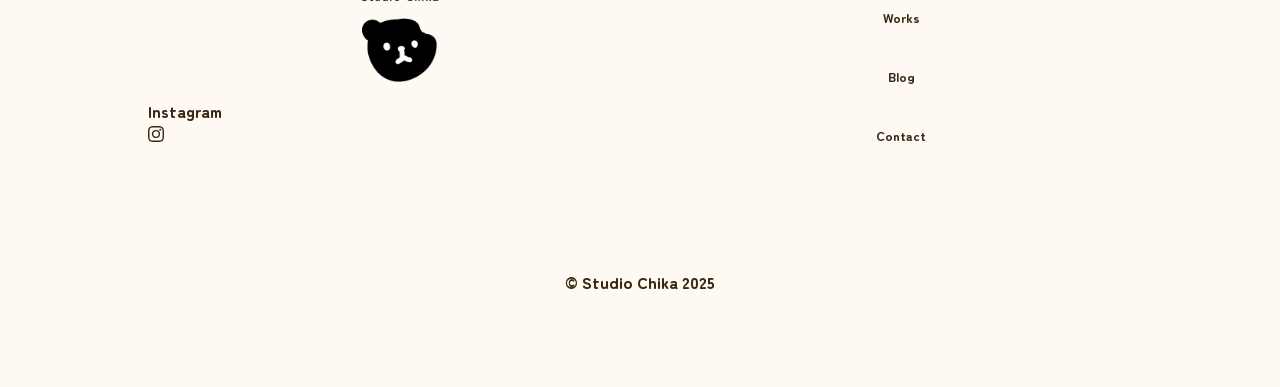
==== commit a0a092f9: "add to html" ====
--- a/about.html
+++ b/about.html
@@ -9,6 +9,7 @@
     />
     <link rel="stylesheet" href="./css/style.css" />
     <link rel="stylesheet" href="./css/about.css" />
+    <link rel="stylesheet" href="./css/responsive.css" />
     <!-- <link rel="stylesheet" href="./css/respon.css" /> -->
     <title>.Studio Chika</title>
     <link rel="preconnect" href="https://fonts.googleapis.com" />
@@ -69,7 +70,7 @@
                   <img src="./img/popuup.png" alt="" />
                 </div>
                 <a href="./index.html#service">
-                  Services<br /><spnan class="japan">お仕事内容</spnan>
+                  Services<br /><span class="japan">お仕事内容</span>
                 </a>
               </div>
             </li>
@@ -115,13 +116,25 @@
             </li>
           </ul>
           <div id="icon-instagram">
-            <a href="">
-              <div id="icon-instagram_txt">Instagram</div>
-              <div id="icon-instagram_img">
-                <img
-                  src="./img/portoforio-instagram.png"
-                  alt="Instagramのアイコン画像"
-                />
+            <a
+              href="https://www.instagram.com/studio___chika?igsh=dW5pYTMybGZkM2Nh&utm_source=qr"
+              target="_blank"
+              rel="noopener noreferrer"
+            >
+              <div class="icon-instagram__txt">Instagram</div>
+              <div class="icon-instagram__img">
+                <svg
+                  xmlns="http://www.w3.org/2000/svg"
+                  width="16"
+                  height="16"
+                  fill="currentColor"
+                  class="bi bi-instagram"
+                  viewBox="0 0 16 16"
+                >
+                  <path
+                    d="M8 0C5.829 0 5.556.01 4.703.048 3.85.088 3.269.222 2.76.42a3.9 3.9 0 0 0-1.417.923A3.9 3.9 0 0 0 .42 2.76C.222 3.268.087 3.85.048 4.7.01 5.555 0 5.827 0 8.001c0 2.172.01 2.444.048 3.297.04.852.174 1.433.372 1.942.205.526.478.972.923 1.417.444.445.89.719 1.416.923.51.198 1.09.333 1.942.372C5.555 15.99 5.827 16 8 16s2.444-.01 3.298-.048c.851-.04 1.434-.174 1.943-.372a3.9 3.9 0 0 0 1.416-.923c.445-.445.718-.891.923-1.417.197-.509.332-1.09.372-1.942C15.99 10.445 16 10.173 16 8s-.01-2.445-.048-3.299c-.04-.851-.175-1.433-.372-1.941a3.9 3.9 0 0 0-.923-1.417A3.9 3.9 0 0 0 13.24.42c-.51-.198-1.092-.333-1.943-.372C10.443.01 10.172 0 7.998 0zm-.717 1.442h.718c2.136 0 2.389.007 3.232.046.78.035 1.204.166 1.486.275.373.145.64.319.92.599s.453.546.598.92c.11.281.24.705.275 1.485.039.843.047 1.096.047 3.231s-.008 2.389-.047 3.232c-.035.78-.166 1.203-.275 1.485a2.5 2.5 0 0 1-.599.919c-.28.28-.546.453-.92.598-.28.11-.704.24-1.485.276-.843.038-1.096.047-3.232.047s-2.39-.009-3.233-.047c-.78-.036-1.203-.166-1.485-.276a2.5 2.5 0 0 1-.92-.598 2.5 2.5 0 0 1-.6-.92c-.109-.281-.24-.705-.275-1.485-.038-.843-.046-1.096-.046-3.233s.008-2.388.046-3.231c.036-.78.166-1.204.276-1.486.145-.373.319-.64.599-.92s.546-.453.92-.598c.282-.11.705-.24 1.485-.276.738-.034 1.024-.044 2.515-.045zm4.988 1.328a.96.96 0 1 0 0 1.92.96.96 0 0 0 0-1.92m-4.27 1.122a4.109 4.109 0 1 0 0 8.217 4.109 4.109 0 0 0 0-8.217m0 1.441a2.667 2.667 0 1 1 0 5.334 2.667 2.667 0 0 1 0-5.334"
+                  />
+                </svg>
               </div>
             </a>
           </div>
@@ -182,7 +195,7 @@
     </header>
 
     <!--------------------- main ----------------------->
-    <div id="main">
+    <main id="main">
       <!------------------------- line ----------------------->
       <div id="line-wrap">
         <div class="popup-line-message">
@@ -192,41 +205,39 @@
           <img src="./img/line-icon.png" />
         </a>
       </div>
-    </div>
-
-    <!-------------------------- about me ----------------------->
-    <article id="about">
-      <section id="about-pc">
-        <h1 class="ttl">わたしのこと</h1>
-        <div id="about-pc__txt">
-          <p id="about-pc__txt--name">chika</p>
-          <p class="about-pc__txt--bio">
-            こんにちは、chikaと申します。<br />
-            ふんわりとやさしい世界観と、使いやすさを両立したデザインを心がけています。<br />
-            眼科での勤務経験を活かし、視認性や情報の伝わりやすさにも配慮したサイト制作が得意です。
-            美容やライフスタイルに関わるWebサイトを中心に、女性目線で丁寧に仕上げています。
-          </p>
-          <p class="about-pc__txt--bio">
-            猫が大好きで、デザインにもほんの少し“癒し”のエッセンスを取り入れるのが好きです。<br />
-            あなたの「伝えたい」をカタチにするお手伝いができたら嬉しいです。
-          </p>
-        </div>
-        <div id="about-pc__img">
-          <img src="./img/about-pc.png" alt="プロフィール画像" />
-        </div>
-      </section>
-      <section id="about-sp">
-        <h1 class="ttl">わたしのこと</h1>
-        <div>
-          <p>名前</p>
-          <p>自己紹介文</p>
-        </div>
-        <div id="about-sp__img">
-          <img src="./img/about-sp.jpg" alt="プロフィール画像" />
-        </div>
-      </section>
-    </article>
-
+      <!-------------------------- about me ----------------------->
+      <article id="about">
+        <section id="about-pc">
+          <h1 class="ttl">わたしのこと</h1>
+          <div id="about-pc__txt">
+            <p id="about-pc__txt--name">chika</p>
+            <p class="about-pc__txt--bio">
+              こんにちは、chikaと申します。<br />
+              ふんわりとやさしい世界観と、使いやすさを両立したデザインを心がけています。<br />
+              眼科での勤務経験を活かし、視認性や情報の伝わりやすさにも配慮したサイト制作が得意です。
+              美容やライフスタイルに関わるWebサイトを中心に、女性目線で丁寧に仕上げています。
+            </p>
+            <p class="about-pc__txt--bio">
+              猫が大好きで、デザインにもほんの少し“癒し”のエッセンスを取り入れるのが好きです。<br />
+              あなたの「伝えたい」をカタチにするお手伝いができたら嬉しいです。
+            </p>
+          </div>
+          <div id="about-pc__img">
+            <img src="./img/about-pc.png" alt="プロフィール画像" />
+          </div>
+        </section>
+        <section id="about-sp">
+          <h1 class="ttl">わたしのこと</h1>
+          <div>
+            <p>名前</p>
+            <p>自己紹介文</p>
+          </div>
+          <div id="about-sp__img">
+            <img src="./img/about-sp.jpg" alt="プロフィール画像" />
+          </div>
+        </section>
+      </article>
+    </main>
     <!--------------------------- footer -------------------->
     <footer>
       <!-- pc用ナビゲーション -->
@@ -240,14 +251,26 @@
               </a>
             </p>
           </div>
-          <div id="footer-icon-instagram">
-            <a href="">
-              Instagram
-              <div>
-                <img
-                  src="./img/portoforio-instagram.png"
-                  alt="Instagramのアイコン画像"
-                />
+          <div id="icon-instagram__footer">
+            <a
+              href="https://www.instagram.com/studio___chika?igsh=dW5pYTMybGZkM2Nh&utm_source=qr"
+              target="_blank"
+              rel="noopener noreferrer"
+            >
+              <div class="icon-instagram__footer--txt">Instagram</div>
+              <div class="icon-instagram__footer--img">
+                <svg
+                  xmlns="http://www.w3.org/2000/svg"
+                  width="16"
+                  height="16"
+                  fill="currentColor"
+                  class="bi bi-instagram"
+                  viewBox="0 0 16 16"
+                >
+                  <path
+                    d="M8 0C5.829 0 5.556.01 4.703.048 3.85.088 3.269.222 2.76.42a3.9 3.9 0 0 0-1.417.923A3.9 3.9 0 0 0 .42 2.76C.222 3.268.087 3.85.048 4.7.01 5.555 0 5.827 0 8.001c0 2.172.01 2.444.048 3.297.04.852.174 1.433.372 1.942.205.526.478.972.923 1.417.444.445.89.719 1.416.923.51.198 1.09.333 1.942.372C5.555 15.99 5.827 16 8 16s2.444-.01 3.298-.048c.851-.04 1.434-.174 1.943-.372a3.9 3.9 0 0 0 1.416-.923c.445-.445.718-.891.923-1.417.197-.509.332-1.09.372-1.942C15.99 10.445 16 10.173 16 8s-.01-2.445-.048-3.299c-.04-.851-.175-1.433-.372-1.941a3.9 3.9 0 0 0-.923-1.417A3.9 3.9 0 0 0 13.24.42c-.51-.198-1.092-.333-1.943-.372C10.443.01 10.172 0 7.998 0zm-.717 1.442h.718c2.136 0 2.389.007 3.232.046.78.035 1.204.166 1.486.275.373.145.64.319.92.599s.453.546.598.92c.11.281.24.705.275 1.485.039.843.047 1.096.047 3.231s-.008 2.389-.047 3.232c-.035.78-.166 1.203-.275 1.485a2.5 2.5 0 0 1-.599.919c-.28.28-.546.453-.92.598-.28.11-.704.24-1.485.276-.843.038-1.096.047-3.232.047s-2.39-.009-3.233-.047c-.78-.036-1.203-.166-1.485-.276a2.5 2.5 0 0 1-.92-.598 2.5 2.5 0 0 1-.6-.92c-.109-.281-.24-.705-.275-1.485-.038-.843-.046-1.096-.046-3.233s.008-2.388.046-3.231c.036-.78.166-1.204.276-1.486.145-.373.319-.64.599-.92s.546-.453.92-.598c.282-.11.705-.24 1.485-.276.738-.034 1.024-.044 2.515-.045zm4.988 1.328a.96.96 0 1 0 0 1.92.96.96 0 0 0 0-1.92m-4.27 1.122a4.109 4.109 0 1 0 0 8.217 4.109 4.109 0 0 0 0-8.217m0 1.441a2.667 2.667 0 1 1 0 5.334 2.667 2.667 0 0 1 0-5.334"
+                  />
+                </svg>
               </div>
             </a>
           </div>
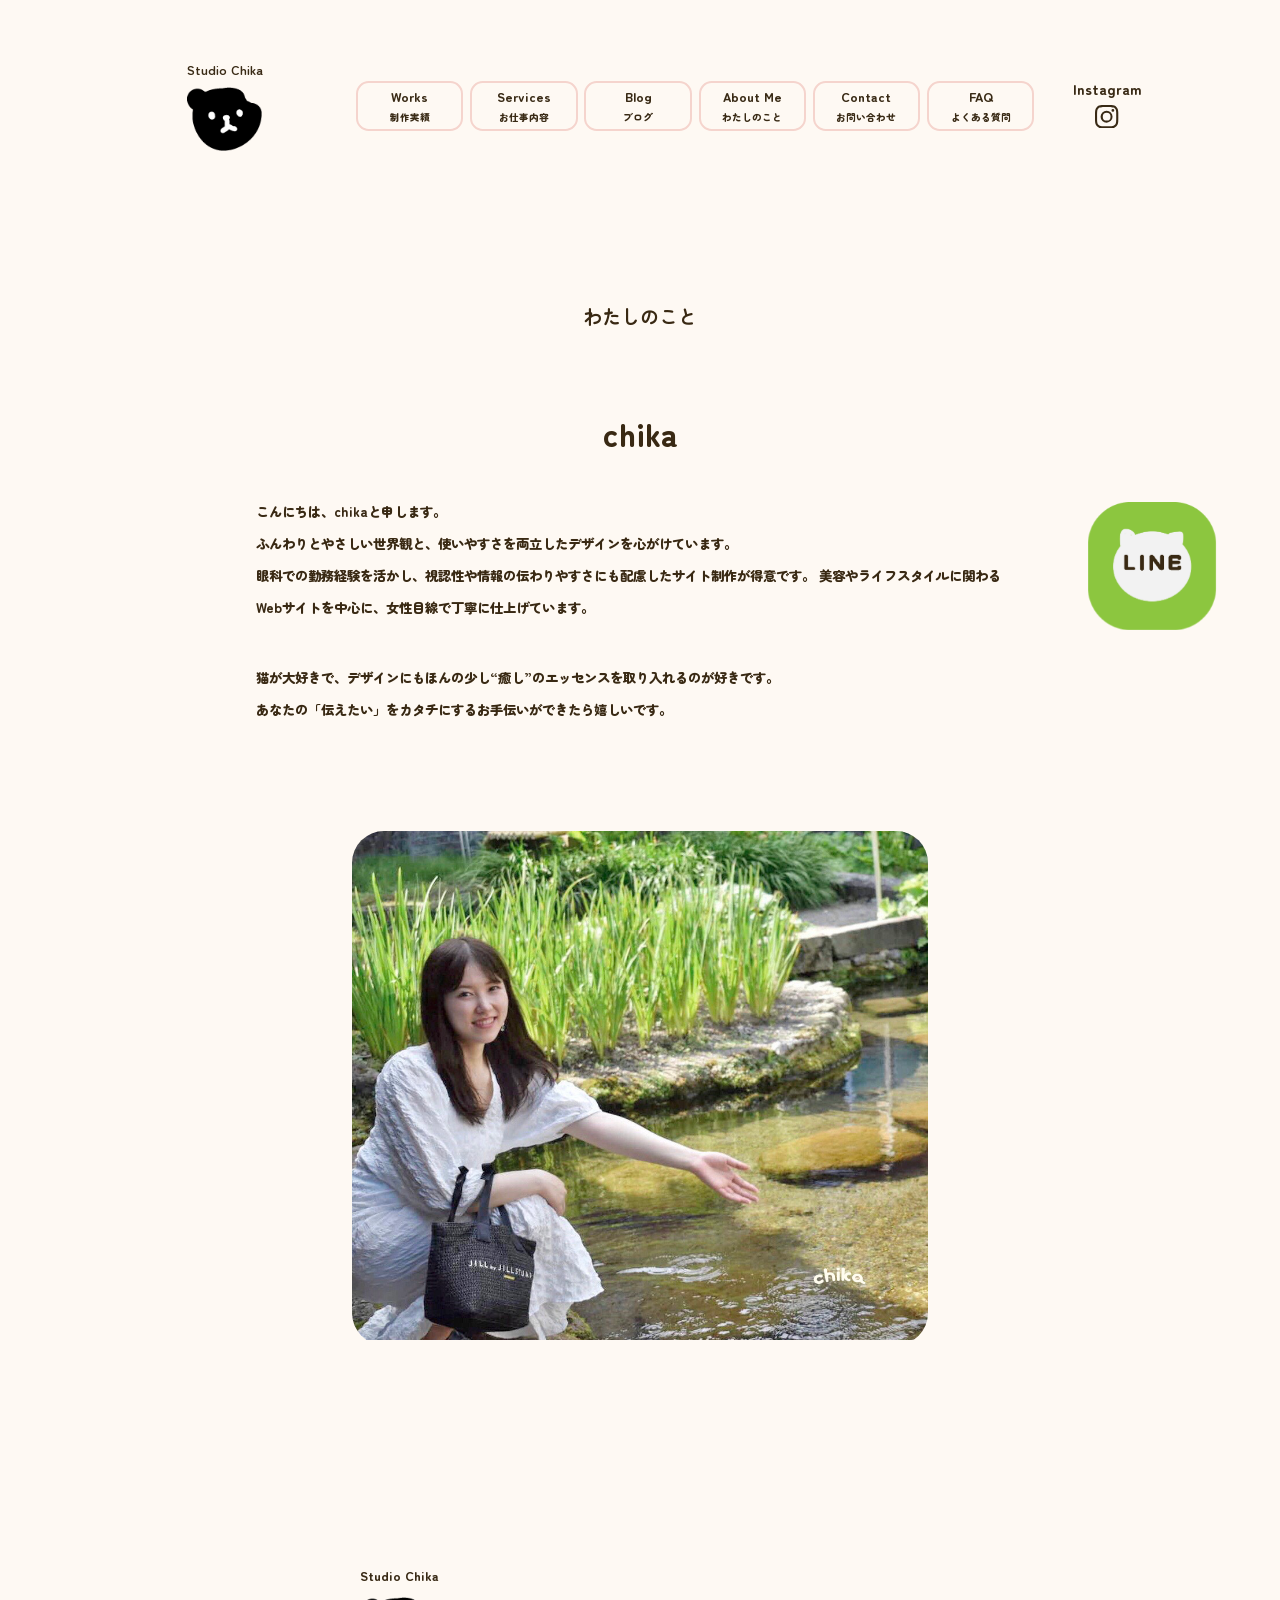
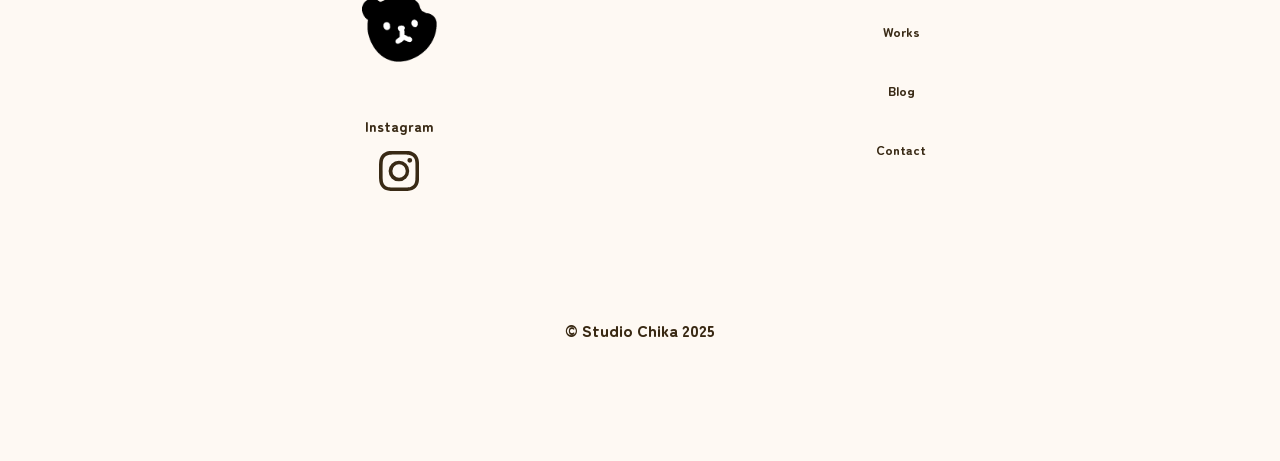
==== commit 6af5d107: "add except for css,img" ====
--- a/about.html
+++ b/about.html
@@ -5,7 +5,7 @@
     <meta name="description" content="私のポートフォリオ" />
     <meta
       name="viewport"
-      content="width=device-width, initial-scale=1.0, maximum-scale=1.0, user-scale=no"
+      content="width=device-width, initial-scale=1.0, maximum-scale=1.0, user-scalable=no"
     />
     <link rel="stylesheet" href="./css/style.css" />
     <link rel="stylesheet" href="./css/about.css" />
@@ -31,7 +31,7 @@
   <body>
     <!-------------------- header -------------------->
     <header>
-      <div id="header-pc">
+      <div id="header-wrap">
         <h1 id="header-logo">
           <a id="header-logo-txt" href="index.html">Studio Chika</a>
           <div id="header-logo-img_wrap">
@@ -139,59 +139,97 @@
             </a>
           </div>
         </nav>
+        <!----------- ハンバーガーナビ -------------->
+        <button
+          id="nav-sp-open-btn"
+          class="nav-toggle"
+          type="button"
+          aria-controls="nav-sp"
+          aria-expanded="false"
+          aria-label="メニューを開く"
+        >
+          MENU
+        </button>
+        <nav
+          id="nav-sp"
+          class="nav-drawer"
+          data-visible="false"
+          aria-hidden="true"
+        >
+          <button
+            id="nav-sp-close-btn"
+            type="button"
+            aria-label="メニューを閉じる"
+          >
+            CLOSE
+          </button>
+          <ul>
+            <li>
+              <!-- Homeをクリックするとhomeに飛び、ナビゲーションが閉じる -->
+              <a
+                href="./index.html"
+                onclick="document.getElementById('nav-hum').style.display = 'none'"
+              >
+                Home
+              </a>
+            </li>
+            <li>
+              <!-- Aboutmeをクリックするとabout.htmlに飛び、ナビゲーションが閉じる -->
+              <a
+                href="./about.html"
+                onclick="document.getElementById('nav-hum').style.display = 'none'"
+              >
+                About me</a
+              >
+            </li>
+            <li>
+              <!-- blogをクリックするとblog-archive.htmlに飛び、ナビゲーションが閉じる -->
+              <a
+                href="./blog-archive.html"
+                onclick="document.getElementById('nav-hum').style.display = 'none'"
+              >
+                Blog
+              </a>
+            </li>
+            <li>
+              <!-- worksをクリックするとworks-archive.htmlに飛び、ナビゲーションが閉じる -->
+              <a
+                href="./works-archive.html"
+                onclick="document.getElementById('nav-hum').style.display = 'none'"
+              >
+                Works
+              </a>
+            </li>
+            <li>
+              <!-- serviceをクリックするとhomeの#serviceに飛び、ナビゲーションが閉じる -->
+              <a
+                href="./index.html#service"
+                onclick="document.getElementById('nav-hum').style.display = 'none'"
+              >
+                Services
+              </a>
+            </li>
+            <li>
+              <!-- contactをクリックするとcontactに飛び、ナビゲーションが閉じる -->
+              <a
+                href="./contact.html"
+                onclick="document.getElementById('nav-hum').style.display = 'none'"
+              >
+                Contact
+              </a>
+            </li>
+            <li>
+              <!-- faqをクリックするとcontactに飛び、ナビゲーションが閉じる -->
+              <a
+                href="./faq.html"
+                onclick="document.getElementById('nav-hum').style.display = 'none'"
+              >
+                FAQ
+              </a>
+            </li>
+          </ul>
+        </nav>
       </div>
-      <!----------- ハンバーガーナビ -------------->
-      <nav id="nav-hum">
-        <!-- Homeをクリックするとworksに飛び、ナビゲーションが閉じる -->
-        <a
-          href="./index.html"
-          onclick="document.getElementById('nav-hum').style.display = 'none'"
-        >
-          Home</a
-        >
-        <!-- Aboutmeをクリックするとblogに飛び、ナビゲーションが閉じる -->
-        <a
-          href="./about.html"
-          onclick="document.getElementById('nav-hum').style.display = 'none'"
-        >
-          About me</a
-        >
-        <!-- blogをクリックするとabout.htmlに飛び、ナビゲーションが閉じる -->
-        <a
-          href="./blog.html"
-          onclick="document.getElementById('nav-hum').style.display = 'none'"
-        >
-          Blog</a
-        >
-        <!-- worksをクリックするとcontactに飛び、ナビゲーションが閉じる -->
-        <a
-          href="./works.html"
-          onclick="document.getElementById('nav-hum').style.display = 'none'"
-        >
-          Works</a
-        >
-        <!-- serviceをクリックするとcontactに飛び、ナビゲーションが閉じる -->
-        <a
-          href="./service.html"
-          onclick="document.getElementById('nav-hum').style.display = 'none'"
-        >
-          Services</a
-        >
-        <!-- contactをクリックするとcontactに飛び、ナビゲーションが閉じる -->
-        <a
-          href="./contact.html"
-          onclick="document.getElementById('nav-hum').style.display = 'none'"
-        >
-          Contact</a
-        >
-        <!-- faqをクリックするとcontactに飛び、ナビゲーションが閉じる -->
-        <a
-          href="./faq.html"
-          onclick="document.getElementById('nav-hum').style.display = 'none'"
-        >
-          FAQ</a
-        >
-      </nav>
     </header>
 
     <!--------------------- main ----------------------->
@@ -201,7 +239,7 @@
         <div class="popup-line-message">
           <img src="./img/line-message.png" />
         </div>
-        <a id="line-img" href="">
+        <a id="line-img" href="" target="_blank" rel="noopener noreferrer">
           <img src="./img/line-icon.png" />
         </a>
       </div>
@@ -278,13 +316,27 @@
         <nav id="footer-nav_pc">
           <ul>
             <li>
-              <a href="./Works.html"> Works </a>
-            </li>
-            <li>
-              <a href="./blog-archive.html"> Blog </a>
-            </li>
-            <li>
-              <a href="./contact.html"> Contact </a>
+              <a href="./Works.html" target="_blank" rel="noopener noreferrer">
+                Works
+              </a>
+            </li>
+            <li>
+              <a
+                href="./blog-archive.html"
+                target="_blank"
+                rel="noopener noreferrer"
+              >
+                Blog
+              </a>
+            </li>
+            <li>
+              <a
+                href="./contact.html"
+                target="_blank"
+                rel="noopener noreferrer"
+              >
+                Contact
+              </a>
             </li>
           </ul>
         </nav>
--- a/css/style.css
+++ b/css/style.css
@@ -7,6 +7,8 @@
   color: #392913;
   background-color: #fef9f3;
 }
+
+/* ------------------------- 共通 ------------------------*/
 
 /*　リセット */
 body,
@@ -16,12 +18,12 @@
   padding: 0;
 }
 
-/* ------------------------- 共通 ------------------------*/
-
 #works,
 #service,
 #blog,
-#about {
+#about,
+#contact,
+#faq {
   padding-top: 6%;
   padding-bottom: 6%;
 }
@@ -55,6 +57,24 @@
   text-decoration: none;
 }
 
+button {
+  cursor: pointer;
+}
+
+.ttl,
+.top-ttl {
+  width: 100%;
+  height: auto;
+  margin-left: auto;
+  margin-right: auto;
+  font-size: 1.2rem;
+  text-align: center;
+}
+
+.top-ttl {
+  margin-top: 6%;
+}
+
 .pankuzu,
 .pankuzu a {
   width: 60%;
@@ -73,9 +93,10 @@
   width: 100%;
   height: auto;
   z-index: 99999;
-}
-
-#header-pc {
+  background-color: #fef9f3;
+}
+
+#header-wrap {
   display: flex;
   align-items: center;
   width: 90%;
@@ -126,6 +147,7 @@
   /* 表示される時に位置↓ */
   transform: translateX(10%) translateY(10%);
   /* opactyとtransformの変化を○秒間でスムーズに動かす↓*/
+  transition: opacity 0.3s ease;
 }
 
 #bear-talk img {
@@ -213,61 +235,91 @@
   text-align: center;
 }
 
-#icon-instagram a {
-  width: 100%;
-  height: auto;
-}
-
-#icon-instagram_img {
-  width: 20%;
-  height: auto;
-  margin: 5% auto 0 auto;
-}
-
-#icon-instagram_img img {
+.icon-instagram__txt {
+  width: 100%;
+  height: auto;
+  font-size: 0.88rem;
+}
+
+.icon-instagram__img {
+  width: 16%;
+  height: auto;
+  margin: 4% auto 0 auto;
+}
+
+.icon-instagram__img svg {
   width: 100%;
   height: auto;
 }
 
 /* -----ハンバーガーメニューのナビゲーション、レイアウトと非表示設定 ------*/
-#nav-hum {
+
+#nav-sp-open-btn {
+  position: fixed;
+  right: 2%;
+  top: 2%;
+  display: none;
+  width: 120px;
+  height: 40px;
+  background-color: #f0b5b0;
+  border-color: #f0b5b0;
+  border-radius: 2em;
+  text-decoration: none;
+  z-index: 99999;
+}
+
+#nav-sp {
   /* 基本はナビゲーションは閉じておくようにする */
   display: none;
-  position: fixed;
-  right: 4%;
-  width: 50%;
-  height: auto;
-  padding-top: 5%;
-  padding-bottom: 5%;
-  margin-left: auto;
-  margin-right: auto;
+  position: absolute;
+  top: 2%;
+  right: 2%;
+  left: 52%;
+  width: 46%;
+  height: auto;
+  padding-top: 10%;
+  padding-bottom: 8%;
+  margin: 2% auto 0 auto;
   font-size: 1.2rem;
   background-color: #faebd7;
   border-radius: 2em;
 }
 
-#nav-hum a {
+#nav-sp-close-btn {
+  position: fixed;
+  right: 2%;
+  top: 2%;
+  display: none;
+  width: 120px;
+  height: 40px;
+  background-color: #f0b5b0;
+  border-color: #f0b5b0;
+  border-radius: 2em;
+  text-decoration: none;
+  /* z-index: 99999; */
+}
+
+#nav-sp a {
   display: block;
   width: 40%;
   height: auto;
   padding-left: 2%;
   margin: 5% auto 0 auto;
   text-align: left;
-  background-color: #f5deb3;
 }
 
 /* 未訪問のリンクにスタイルを適用する。擬似クラス */
-#nav-hum a:link {
+#nav-sp a:link {
   color: #4d320f;
 }
 
 /* リンク訪問済みの場合にスタイルを適用する。 */
-#nav-hum a:visited {
+#nav-sp a:visited {
   color: #4d320f;
 }
 
 /* カーソルが乗っている時にスタイルを適用する */
-#nav-hum a:hover {
+#nav-sp a:hover {
   color: #ffffff;
 }
 
@@ -371,15 +423,6 @@
   transform: translate(0, -120%) scale(1);
 }
 
-.ttl {
-  width: 100%;
-  height: auto;
-  margin-left: auto;
-  margin-right: auto;
-  font-size: 1.2rem;
-  text-align: center;
-}
-
 /* ------------------------- works ---------------------- */
 #works {
   width: 100%;
@@ -404,7 +447,7 @@
 .works-thumbnail {
   width: 100%;
   height: auto;
-  border: solid 3.2px #3c4a49;
+  border: solid 3.2px #faebd7;
   border-radius: 1em;
   overflow: hidden;
   transition: transform 0.6s cubic-bezier(0.68, -0.55, 0.27, 1.55);
@@ -510,7 +553,7 @@
 .service-thumbnail {
   width: 100%;
   height: auto;
-  border: solid 3.2px #3c4a49;
+  border: solid 3.2px #faebd7;
   border-radius: 1em;
   overflow: hidden;
   transition: transform 0.6s cubic-bezier(0.68, -0.55, 0.27, 1.55);
@@ -565,7 +608,7 @@
   transform: translateX(-50%);
   width: 80%;
   height: auto;
-  z-index: 9999;
+  z-index: 99999;
 }
 
 #service-popup__html,
@@ -580,7 +623,7 @@
   background-color: #f5d4cd;
   border: solid 2px #f0b5b0;
   border-radius: 1em;
-  transition: teransform 0.3s ease;
+  transition: transform 0.3s ease;
 }
 
 #service-popup.service-hidden,
@@ -602,24 +645,27 @@
 .close-btn__daiko,
 .close-btn__wp,
 .close-btn__design {
-  display: flex;
-  align-items: center;
-  justify-content: center;
-  width: 16%;
-  height: 8%;
+  width: 6%;
+  height: auto;
   margin: 8% auto 0 auto;
-  font-size: 0.8rem;
-  text-align: center;
-  border-radius: 1em;
+  text-align: center;
   cursor: pointer;
-  background-color: #f0b5b0;
+  /* background-color: #bcb0a1; */
+}
+
+.close-btn__html:hover,
+.close-btn__daiko:hover,
+.close-btn__wp:hover,
+.close-btn__design:hover {
+  transform: scale(1.24);
+  transition: transform 0.3s ease;
 }
 
 .service-popup__txt {
   width: 80%;
   height: auto;
   margin: 8% auto 0 auto;
-  font-size: 0.88rem;
+  font-size: 1rem;
   text-align: left;
   line-height: 1.8rem;
 }
@@ -630,105 +676,74 @@
   width: 100%;
   height: auto;
 }
-.blog-label_new {
-  position: absolute;
-  top: 20%;
-  right: 10%;
+
+.blog-txt_wrap {
+  display: flex;
+  align-items: center;
+  width: 60%;
+  height: auto;
+  padding: 3%;
+  margin: 6% auto 0 auto;
+  border: solid 3.2px #f0b5b0;
+  border-radius: 2em;
+}
+
+.blog-thumbnail {
+  width: 20%;
+  height: auto;
+  border: solid 3.2px #faebd7;
+  border-radius: 5em;
+  overflow: hidden;
+}
+
+.blog-thumbnail img {
+  display: block;
+  width: 100%;
+  height: auto;
+}
+
+.blog-content {
+  width: 80%;
+  height: auto;
+  padding-left: 10%;
+}
+
+.blog-date {
+  width: 80%;
+  height: auto;
+  font-size: 0.88rem;
+  text-align: left;
+}
+
+.blog-text {
+  width: 80%;
+  text-align: left;
+  font-size: 1rem;
+}
+
+.blog-readmore {
   display: flex;
   align-items: center;
   justify-content: center;
-  width: 3.2rem;
-  height: 3.2rem;
-  color: #e9f3eb;
-  font-size: 1rem;
-  text-align: center;
-  background-color: #53847d;
-  border-radius: 50%;
-}
-
-.blog-txt_wrap {
+  width: 6rem;
+  height: 2rem;
+  font-size: 0.88rem;
+  background-color: #f5d4cd;
+  border-radius: 2em;
+  transform: translate(280px);
+}
+
+#blog-back-number {
   display: flex;
   align-items: center;
-  width: 80%;
-  height: auto;
-  padding: 3%;
-  margin: 10% auto 0 auto;
-  border: solid 3.2px #f0b5b0;
+  justify-content: center;
+  width: 12rem;
+  height: 4rem;
+  margin: 5% auto 0 auto;
+  font-size: 0.88rem;
+  text-align: center;
+  background-color: #f5d4cd;
   border-radius: 2em;
-}
-
-.blog-thumbnail {
-  width: 20%;
-  height: auto;
-  border: solid 3.2px #3c4a49;
-  border-radius: 5em;
-  overflow: hidden;
-}
-
-.blog-thumbnail img {
-  display: block;
-  width: 100%;
-  height: auto;
-}
-
-.blog-content {
-  width: 80%;
-  height: auto;
-  padding-left: 10%;
-}
-
-.blog-date {
-  width: 90%;
-  height: auto;
-  font-size: 0.8rem;
-  text-align: left;
-}
-
-.blog-text {
-  width: 100%;
-  text-align: left;
-  padding-left: 10%;
-}
-
-.blog-readmore {
-  position: relative;
-  width: 90%;
-  height: auto;
-  font-size: 0.8rem;
-  text-align: right;
-}
-
-.blog-readmore a {
-  position: absolute;
-  bottom: 0;
-  right: 0;
-  display: block;
-  width: 20%;
-  height: auto;
-  font-size: 0.8rem;
-  text-align: center;
-  border-radius: 1em;
-  background-color: #f5d4cd;
-}
-
-#blog-back-number {
-  width: 60%;
-  height: auto;
-  margin: 5% auto 0 auto;
-  font-size: 0.8rem;
-  text-align: center;
-}
-
-#past-posts {
-  display: block;
-  width: 32%;
-  height: auto;
-  font-size: 0.8rem;
-  text-align: center;
-  margin-left: auto;
-  margin-right: auto;
-  border-radius: 1em;
-  background-color: #f5d4cd;
 }
 
 /* ================ footer =====================*/
@@ -778,26 +793,34 @@
   height: auto;
 }
 
-#footer-icon-instagram {
+#icon-instagram__footer {
   width: 50%;
   margin: 10% auto 0 auto;
   font-size: 0.8rem;
   text-align: center;
-}
-
-#footer-icon-instagram a {
-  width: 100%;
-  height: auto;
-}
-
-#footer-icon-instagram div {
-  width: 20%;
-  height: auto;
-  margin-left: auto;
-  margin-right: auto;
-}
-
-#footer-icon-instagram img {
+  /* background-color: #f0b5b0; */
+}
+
+.icon-instagram__footer--txt {
+  width: 80%;
+  height: auto;
+  margin-left: auto;
+  margin-right: auto;
+  font-size: 0.88rem;
+  text-align: center;
+  /* background-color: #d7776e; */
+}
+
+.icon-instagram__footer--img {
+  width: 16%;
+  height: auto;
+  margin-top: 6%;
+  margin-left: auto;
+  margin-right: auto;
+  /* background-color: #f5deb3; */
+}
+
+.icon-instagram__footer--img svg {
   width: 100%;
   height: auto;
 }
--- a/css/responsive.css
+++ b/css/responsive.css
@@ -0,0 +1,201 @@
+/* --------------------------------------------------------- */
+/* -----大きいPC幅向け---画面幅が1200pxを上回った時に適用される----- */
+@media screen and (min-width: 1200px) {
+  /* ------------------------- index.html -------------- */
+  header,
+  main,
+  footer {
+    max-width: 1200px;
+    margin: 2% auto;
+  }
+
+  #service-popup {
+    max-width: 1400px;
+  }
+}
+
+/* ---------------------------------------------------------- */
+/* -----タブレット向け---画面幅が1023pxを下回った時に適用される----- */
+@media screen and (max-width: 1023px) {
+  /* ---------- index.html ------------ */
+  /* ----- → header ----- */
+  #nav-pc {
+    display: none;
+  }
+
+  #nav-sp-open-btn {
+    display: block;
+  }
+
+  #nav-sp {
+    display: block;
+  }
+
+  #nav-sp-close-btn {
+    display: block;
+  }
+
+  /* -----　→ blog ------ */
+  .blog-readmore {
+    transform: translate(180px);
+  }
+}
+
+/* ------------------------------------------------- */
+/* -----スマホ向け---画面幅が767~416px時に適用される----- */
+@media screen and (max-width: 767px) {
+  #nav-sp-open-btn {
+    position: fixed;
+    right: 10%;
+    top: 1.6%;
+    width: 80px;
+    height: 32px;
+  }
+
+  #nav-sp {
+    /* 基本はナビゲーションは閉じておくようにする */
+    position: absolute;
+    top: 12%;
+    right: 0;
+    width: 40%;
+    height: auto;
+    padding-top: 12%;
+    padding-bottom: 10%;
+    margin: 0 auto 0 auto;
+  }
+
+  #nav-sp-close-btn {
+    position: fixed;
+    right: 10%;
+    top: 1.6%;
+    width: 80px;
+    height: 32px;
+  }
+
+  #nav-sp a {
+    display: block;
+    width: 40%;
+    height: auto;
+    padding-left: 2%;
+    margin: 5% auto 0 auto;
+    text-align: left;
+  }
+
+  /* ------ works ------- */
+  #works {
+    width: 100%;
+    height: auto;
+  }
+
+  #works ul {
+    display: block;
+    width: 80%;
+    height: auto;
+    /* background-color: #f0b5b0; */
+  }
+
+  #works li {
+    width: 80%;
+    height: auto;
+    margin-left: auto;
+    margin-right: auto;
+    /* background-color: antiquewhite; */
+  }
+
+  .works-thumbnail {
+    width: 60%;
+    height: auto;
+    margin: 24% auto 0 auto;
+  }
+
+  .works-date {
+    width: 60%;
+    height: auto;
+    margin-right: auto;
+    margin-left: auto;
+    text-align: center;
+  }
+  .works-head {
+    width: 60%;
+    height: auto;
+    margin-right: auto;
+    margin-left: auto;
+    text-align: center;
+  }
+
+  /* --------- service ---------- */
+
+  #service ul {
+    justify-content: space-around;
+  }
+
+  #service li {
+    width: 20%;
+    height: auto;
+  }
+
+  /* -----　→ blog ------ */
+  .blog-readmore {
+    transform: translate(80px);
+    width: 40%;
+    height: auto;
+    font-size: 0.8rem;
+  }
+}
+
+/* -----小型スマホ向け---画面幅が415pxを下回った時に適用される----- */
+@media screen and (max-width: 415px) {
+  #nav-sp-open-btn {
+    position: fixed;
+    right: 2%;
+    top: 2%;
+    /* display: none; */
+    width: 120px;
+    height: 40px;
+    background-color: #f0b5b0;
+    border-color: #f0b5b0;
+    border-radius: 2em;
+    text-decoration: none;
+    z-index: 99999;
+  }
+
+  #nav-sp {
+    /* 基本はナビゲーションは閉じておくようにする */
+    /* display: none; */
+    position: absolute;
+    top: 2%;
+    right: 2%;
+    left: 52%;
+    width: 46%;
+    height: auto;
+    padding-top: 4%;
+    padding-bottom: 4%;
+    margin: 2% auto 0 auto;
+    font-size: 1.2rem;
+    background-color: #faebd7;
+    border-radius: 2em;
+  }
+
+  #nav-sp-close-btn {
+    position: fixed;
+    right: 2%;
+    top: 2%;
+    /* display: none; */
+    width: 120px;
+    height: 40px;
+    background-color: #f0b5b0;
+    border-color: #f0b5b0;
+    border-radius: 2em;
+    text-decoration: none;
+    /* z-index: 99999; */
+  }
+
+  #nav-sp a {
+    display: block;
+    width: 40%;
+    height: auto;
+    padding-left: 2%;
+    margin: 5% auto 0 auto;
+    text-align: left;
+  }
+}
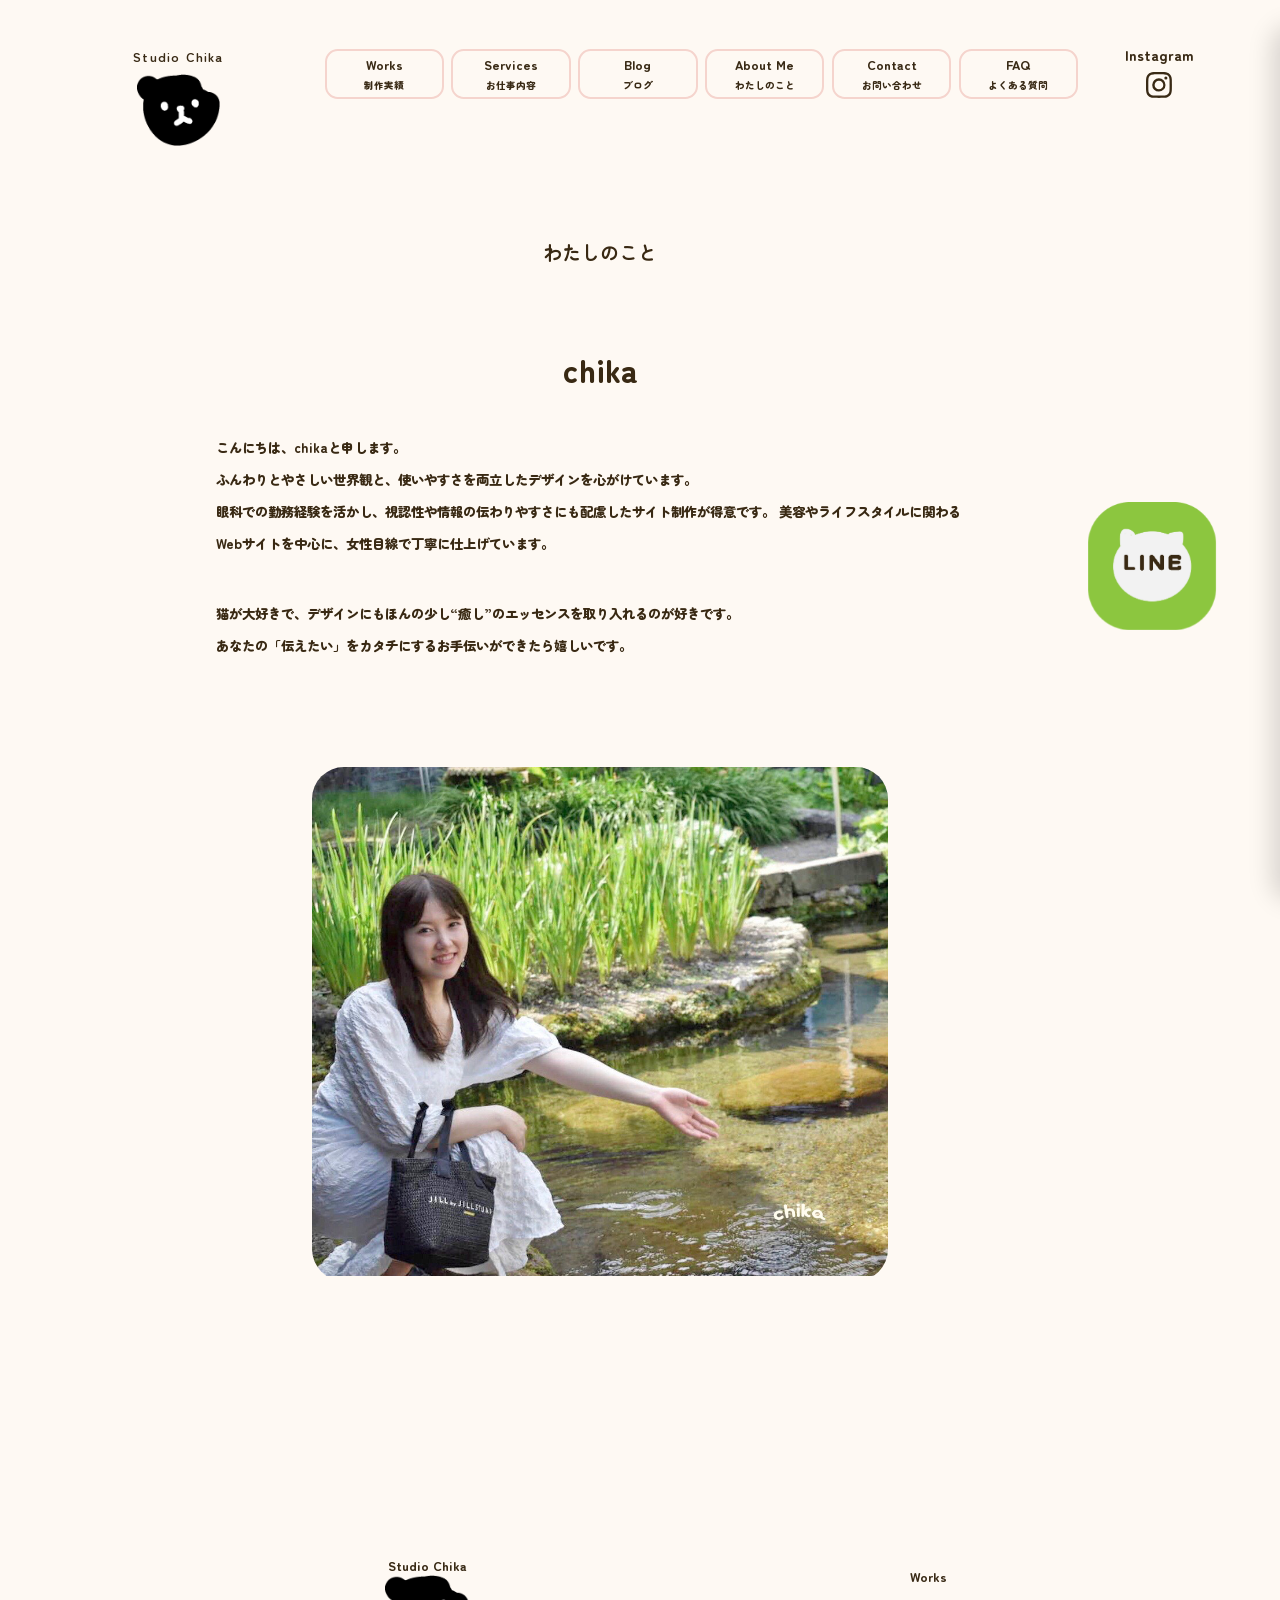
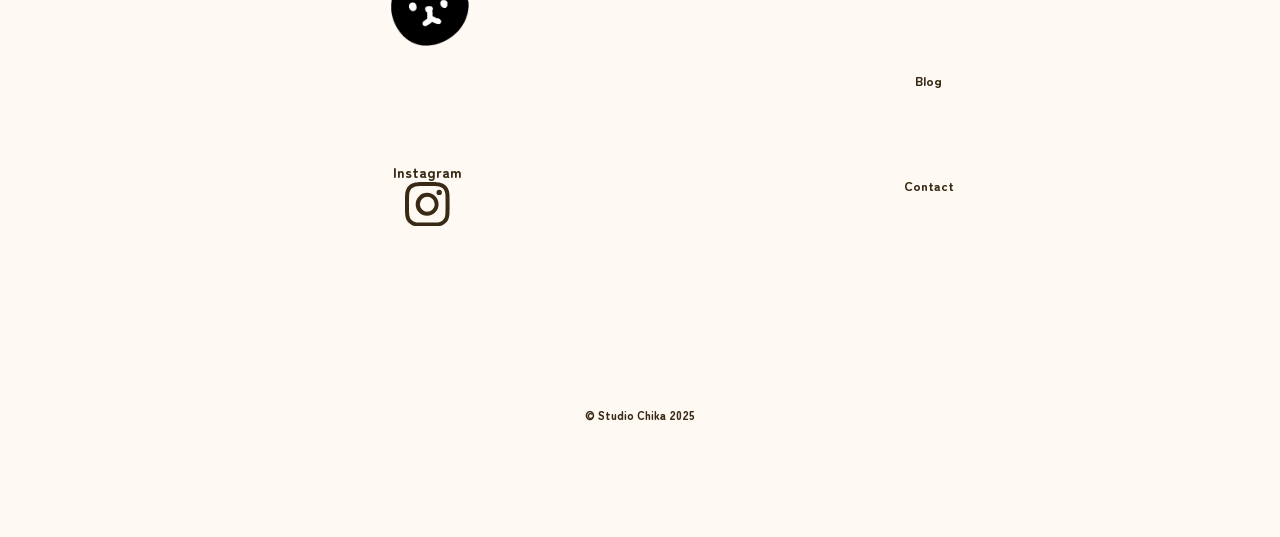
==== commit 4cc7c0e3: "add about.html" ====
--- a/about.html
+++ b/about.html
@@ -163,68 +163,48 @@
           >
             CLOSE
           </button>
-          <ul>
-            <li>
-              <!-- Homeをクリックするとhomeに飛び、ナビゲーションが閉じる -->
+          <ul class="nav-list">
+            <li>
+              <a href="./index.html"> Home </a>
+            </li>
+            <li>
+              <a href="./works-archive.html">Works</a>
+            </li>
+            <li>
+              <a href="./index.html#service">Services</a>
+            </li>
+            <li>
+              <a href="./blog-archive.html">Blog</a>
+            </li>
+            <li>
+              <a href="./about.html">About me</a>
+            </li>
+            <li>
+              <a href="./contact.html">Contact</a>
+            </li>
+            <li>
+              <a href="./faq.html">FAQ</a>
+            </li>
+            <li>
               <a
-                href="./index.html"
-                onclick="document.getElementById('nav-hum').style.display = 'none'"
+                href="https://www.instagram.com/studio___chika?igsh=dW5pYTMybGZkM2Nh&utm_source=qr"
+                target="_blank"
+                rel="noopener noreferrer"
               >
-                Home
-              </a>
-            </li>
-            <li>
-              <!-- Aboutmeをクリックするとabout.htmlに飛び、ナビゲーションが閉じる -->
-              <a
-                href="./about.html"
-                onclick="document.getElementById('nav-hum').style.display = 'none'"
-              >
-                About me</a
-              >
-            </li>
-            <li>
-              <!-- blogをクリックするとblog-archive.htmlに飛び、ナビゲーションが閉じる -->
-              <a
-                href="./blog-archive.html"
-                onclick="document.getElementById('nav-hum').style.display = 'none'"
-              >
-                Blog
-              </a>
-            </li>
-            <li>
-              <!-- worksをクリックするとworks-archive.htmlに飛び、ナビゲーションが閉じる -->
-              <a
-                href="./works-archive.html"
-                onclick="document.getElementById('nav-hum').style.display = 'none'"
-              >
-                Works
-              </a>
-            </li>
-            <li>
-              <!-- serviceをクリックするとhomeの#serviceに飛び、ナビゲーションが閉じる -->
-              <a
-                href="./index.html#service"
-                onclick="document.getElementById('nav-hum').style.display = 'none'"
-              >
-                Services
-              </a>
-            </li>
-            <li>
-              <!-- contactをクリックするとcontactに飛び、ナビゲーションが閉じる -->
-              <a
-                href="./contact.html"
-                onclick="document.getElementById('nav-hum').style.display = 'none'"
-              >
-                Contact
-              </a>
-            </li>
-            <li>
-              <!-- faqをクリックするとcontactに飛び、ナビゲーションが閉じる -->
-              <a
-                href="./faq.html"
-                onclick="document.getElementById('nav-hum').style.display = 'none'"
-              >
-                FAQ
+                <div>
+                  <svg
+                    xmlns="http://www.w3.org/2000/svg"
+                    width="20"
+                    height="20"
+                    fill="currentColor"
+                    class="bi bi-instagram"
+                    viewBox="0 0 16 16"
+                  >
+                    <path
+                      d="M8 0C5.829 0 5.556.01 4.703.048 3.85.088 3.269.222 2.76.42a3.9 3.9 0 0 0-1.417.923A3.9 3.9 0 0 0 .42 2.76C.222 3.268.087 3.85.048 4.7.01 5.555 0 5.827 0 8.001c0 2.172.01 2.444.048 3.297.04.852.174 1.433.372 1.942.205.526.478.972.923 1.417.444.445.89.719 1.416.923.51.198 1.09.333 1.942.372C5.555 15.99 5.827 16 8 16s2.444-.01 3.298-.048c.851-.04 1.434-.174 1.943-.372a3.9 3.9 0 0 0 1.416-.923c.445-.445.718-.891.923-1.417.197-.509.332-1.09.372-1.942C15.99 10.445 16 10.173 16 8s-.01-2.445-.048-3.299c-.04-.851-.175-1.433-.372-1.941a3.9 3.9 0 0 0-.923-1.417A3.9 3.9 0 0 0 13.24.42c-.51-.198-1.092-.333-1.943-.372C10.443.01 10.172 0 7.998 0zm-.717 1.442h.718c2.136 0 2.389.007 3.232.046.78.035 1.204.166 1.486.275.373.145.64.319.92.599s.453.546.598.92c.11.281.24.705.275 1.485.039.843.047 1.096.047 3.231s-.008 2.389-.047 3.232c-.035.78-.166 1.203-.275 1.485a2.5 2.5 0 0 1-.599.919c-.28.28-.546.453-.92.598-.28.11-.704.24-1.485.276-.843.038-1.096.047-3.232.047s-2.39-.009-3.233-.047c-.78-.036-1.203-.166-1.485-.276a2.5 2.5 0 0 1-.92-.598 2.5 2.5 0 0 1-.6-.92c-.109-.281-.24-.705-.275-1.485-.038-.843-.046-1.096-.046-3.233s.008-2.388.046-3.231c.036-.78.166-1.204.276-1.486.145-.373.319-.64.599-.92s.546-.453.92-.598c.282-.11.705-.24 1.485-.276.738-.034 1.024-.044 2.515-.045zm4.988 1.328a.96.96 0 1 0 0 1.92.96.96 0 0 0 0-1.92m-4.27 1.122a4.109 4.109 0 1 0 0 8.217 4.109 4.109 0 0 0 0-8.217m0 1.441a2.667 2.667 0 1 1 0 5.334 2.667 2.667 0 0 1 0-5.334"
+                    />
+                  </svg>
+                </div>
               </a>
             </li>
           </ul>
@@ -313,7 +293,7 @@
             </a>
           </div>
         </div>
-        <nav id="footer-nav_pc">
+        <nav id="footer-nav">
           <ul>
             <li>
               <a href="./Works.html" target="_blank" rel="noopener noreferrer">
--- a/css/style.css
+++ b/css/style.css
@@ -28,19 +28,8 @@
   padding-bottom: 6%;
 }
 
-#html-window,
-#design-window,
-#operation-window,
-#wp-window {
-  /* display: none; */
-  width: 60%;
-  height: 30rem;
-  margin-left: auto;
-  margin-right: auto;
-}
-
 a:hover:not(#line-content-wrap a, #header-logo-img, #line-img) {
-  /* カーソルが乗っている時に透明に近くなる */
+  /* lineアイコン以外にカーソルが乗っている時に透明に近くなる */
   opacity: 0.3;
   cursor: pointer;
 }
@@ -69,17 +58,13 @@
   margin-right: auto;
   font-size: 1.2rem;
   text-align: center;
-}
-
-.top-ttl {
-  margin-top: 6%;
+  /* background-color: wheat; */
 }
 
 .pankuzu,
 .pankuzu a {
   width: 60%;
   height: auto;
-  margin: 0 auto;
   font-size: 0.8rem;
   font-weight: 800;
   text-align: center;
@@ -98,16 +83,18 @@
 
 #header-wrap {
   display: flex;
-  align-items: center;
-  width: 90%;
-  height: 10rem;
-  margin-left: auto;
-  margin-right: auto;
+  /* align-items: center; */
+  width: 100%;
+  height: 6rem;
+  margin: 0 auto;
+  /* background-color: #e97d73; */
 }
 
 #header-logo {
+  /* position: absolute; */
   width: 30%;
   height: auto;
+  /* background-color: #f0b5b0; */
 }
 
 #header-logo-txt {
@@ -115,13 +102,17 @@
   width: 100%;
   height: auto;
   font-size: 0.8rem;
-  text-align: center;
+  letter-spacing: 1.2px;
+  text-align: center;
+  font-weight: bold;
+  /* background-color: #faebd7; */
 }
 
 #header-logo-img_wrap {
   position: relative;
   width: 100%;
   height: auto;
+  /* background-color: #b586bf; */
 }
 
 #header-logo-img {
@@ -129,6 +120,7 @@
   width: 30%;
   height: auto;
   margin: 3% auto 0 auto;
+  /* background-color: #9661a2; */
 }
 
 #header-logo-img img {
@@ -139,13 +131,13 @@
 
 #bear-talk {
   position: absolute;
-  width: 80%;
-  height: auto;
-  margin-left: auto;
-  margin-right: auto;
+  width: 100%;
+  height: auto;
+  /* margin-left: auto;
+  margin-right: auto; */
   opacity: 0;
   /* 表示される時に位置↓ */
-  transform: translateX(10%) translateY(10%);
+  transform: translateX(0%) translateY(10%);
   /* opactyとtransformの変化を○秒間でスムーズに動かす↓*/
   transition: opacity 0.3s ease;
 }
@@ -164,17 +156,7 @@
 }
 
 #nav-pc {
-  display: flex;
-  align-items: center;
-  width: 100%;
-  height: auto;
-}
-
-#nav-pc ul {
-  display: flex;
-  align-items: center;
-  width: 94%;
-  height: auto;
+  display: none;
 }
 
 #nav-pc li {
@@ -188,6 +170,7 @@
   color: #392a15;
   border: solid 2px #f5d4cd;
   background-color: #fef9f3;
+
   border-radius: 1em;
 }
 
@@ -252,51 +235,77 @@
   height: auto;
 }
 
-/* -----ハンバーガーメニューのナビゲーション、レイアウトと非表示設定 ------*/
-
-#nav-sp-open-btn {
+/* -----ハンバーガーメニュー ------*/
+.nav-toggle {
   position: fixed;
   right: 2%;
-  top: 2%;
-  display: none;
-  width: 120px;
+  top: 4%;
+  display: inline-flex;
+  align-items: center;
+  justify-content: center;
+  width: 100px;
+  height: 40px;
+  padding: 8px 12px;
+  background-color: #f0b5b0;
+  border-color: #f0b5b0;
+  border-radius: 1em;
+  letter-spacing: 1.2px;
+  font-weight: bold;
+  text-decoration: none;
+  z-index: 99999;
+}
+
+.nav-drawer {
+  position: fixed;
+  inset: 0 0 0 auto; /* 右から出す */
+  width: min(85vw, 320px);
+  max-width: 320px;
+  padding: 72px 20px 20px;
+  margin: 2% auto 0 auto;
+  background-color: #faebd7;
+  border-radius: 1em;
+  font-size: 1.2rem;
+  letter-spacing: 1.2px;
+  font-weight: bold;
+  transform: translateX(100%); /* 初期はオフスクリーン */
+  transition: transform 0.25s ease;
+  box-shadow: -8px 0 24px rgba(0, 0, 0, 0.15);
+  z-index: 99999;
+}
+
+#nav-sp.open {
+  transform: translateX(0);
+}
+
+#nav-sp-close-btn {
+  position: absolute;
+  right: 2%;
+  top: 2.8%;
+  width: 100px;
   height: 40px;
   background-color: #f0b5b0;
   border-color: #f0b5b0;
-  border-radius: 2em;
+  border-radius: 1em;
+  letter-spacing: 1.2px;
+  font-weight: bold;
   text-decoration: none;
-  z-index: 99999;
-}
-
-#nav-sp {
-  /* 基本はナビゲーションは閉じておくようにする */
-  display: none;
-  position: absolute;
-  top: 2%;
-  right: 2%;
-  left: 52%;
-  width: 46%;
-  height: auto;
-  padding-top: 10%;
-  padding-bottom: 8%;
-  margin: 2% auto 0 auto;
-  font-size: 1.2rem;
-  background-color: #faebd7;
-  border-radius: 2em;
-}
-
-#nav-sp-close-btn {
-  position: fixed;
-  right: 2%;
-  top: 2%;
-  display: none;
-  width: 120px;
-  height: 40px;
-  background-color: #f0b5b0;
-  border-color: #f0b5b0;
-  border-radius: 2em;
-  text-decoration: none;
-  /* z-index: 99999; */
+}
+
+.nav-list {
+  width: 100%;
+  height: auto;
+  margin-left: auto;
+  margin-right: auto;
+  /* background-color: #e97d73; */
+}
+
+.nav-list li {
+  width: 100%;
+  height: auto;
+  margin-top: 12%;
+  font-size: 1rem;
+  text-align: right;
+  /* background-color: #f0b5b0; */
 }
 
 #nav-sp a {
@@ -325,32 +334,31 @@
 
 /* =============== main ================== */
 #main {
+  width: 100%;
+  height: auto;
+  margin: 0;
+}
+
+#main-visual {
   position: relative;
   width: 100%;
   height: auto;
 }
 
-#main-visual_pc {
-  position: relative;
-  width: 100%;
-  height: auto;
-}
-
-#main-visual_pc img {
-  width: 100%;
-  height: auto;
-}
-
-#main-visual_pc p {
+#main-visual img {
+  width: 100%;
+  height: auto;
+}
+
+#main-visual p {
   position: absolute;
-  top: 6%;
-  width: 30%;
+  top: 0%;
+  width: 24%;
   height: auto;
   writing-mode: vertical-rl;
   text-orientation: upright;
   line-height: 1.8;
-  text-align: right;
-  font-size: 2rem;
+  text-align: center;
   color: #faebd7;
 }
 
@@ -427,30 +435,35 @@
 #works {
   width: 100%;
   height: auto;
+  /* background-color: #f0b5b0; */
 }
 
 #works ul {
-  display: flex;
-  justify-content: center;
-  width: 80%;
-  height: auto;
-  margin: 10% auto 0 auto;
+  display: block;
+  width: 80%;
+  height: auto;
+  margin-left: auto;
+  margin-right: auto;
+  /* background-color: cornflowerblue; */
 }
 
 #works li {
-  width: 25%;
-  height: auto;
-  margin-left: auto;
-  margin-right: auto;
+  width: 80%;
+  height: auto;
+  margin-left: auto;
+  margin-right: auto;
+  /* background-color: #f5d4cd; */
 }
 
 .works-thumbnail {
-  width: 100%;
-  height: auto;
+  width: 60%;
+  height: auto;
+  margin: 24% auto 0 auto;
   border: solid 3.2px #faebd7;
   border-radius: 1em;
   overflow: hidden;
   transition: transform 0.6s cubic-bezier(0.68, -0.55, 0.27, 1.55);
+  background-color: #d7776e;
 }
 
 .works-thumbnail:hover {
@@ -461,6 +474,44 @@
   display: block;
   width: 100%;
   height: auto;
+}
+
+.works-date {
+  width: 100%;
+  height: auto;
+  margin-right: auto;
+  margin-left: auto;
+  font-size: 0.8rem;
+  text-align: center;
+  /* background-color: turquoise; */
+}
+.works-head {
+  width: 100%;
+  height: auto;
+  margin-right: auto;
+  margin-left: auto;
+  font-size: 0.88rem;
+  text-align: center;
+  /* background-color: green; */
+}
+
+#works-back-number {
+  width: 98px;
+  height: 32px;
+  display: flex;
+  align-items: center;
+  justify-content: center;
+  margin-left: auto;
+  margin-right: auto;
+  font-size: 0.8rem;
+  text-align: center;
+  background-color: #f0b5b0;
+  border-radius: 1em;
+}
+
+#works-back-number a {
+  color: #fbf0e3;
+  text-decoration: none;
 }
 
 /* ------------- ハート -----------------*/
@@ -532,18 +583,20 @@
   position: relative;
   width: 100%;
   height: auto;
+  /* background-color: #e97d73; */
 }
 
 #service ul {
   display: flex;
-  justify-content: center;
-  width: 80%;
+  justify-content: space-around;
+  width: 90%;
   height: auto;
   margin: 10% auto 0 auto;
+  /* background-color: blueviolet; */
 }
 
 #service li {
-  width: 18%;
+  width: 20%;
   height: auto;
   margin-left: auto;
   margin-right: auto;
@@ -638,6 +691,7 @@
   width: 60%;
   height: auto;
   margin: 0 auto;
+  font-size: 1rem;
   text-align: center;
 }
 
@@ -665,7 +719,7 @@
   width: 80%;
   height: auto;
   margin: 8% auto 0 auto;
-  font-size: 1rem;
+  font-size: 0.8rem;
   text-align: left;
   line-height: 1.8rem;
 }
@@ -677,19 +731,37 @@
   height: auto;
 }
 
-.blog-txt_wrap {
+.blog-wrap {
+  width: 60%;
+  height: auto;
+  margin: 6% auto 0 auto;
+  padding-top: 4%;
+  padding-bottom: 4%;
+  border: solid 2.4px #f0b5b0;
+  border-radius: 1em;
+}
+
+.blog-date {
+  width: 80%;
+  height: auto;
+  margin: 0 auto 0 auto;
+  font-size: 0.8rem;
+  text-align: left;
+  /* background-color: #52847d; */
+}
+
+.thumbnail-txt_wrap {
   display: flex;
   align-items: center;
-  width: 60%;
-  height: auto;
-  padding: 3%;
-  margin: 6% auto 0 auto;
-  border: solid 3.2px #f0b5b0;
-  border-radius: 2em;
+  width: 80%;
+  height: auto;
+  margin-left: auto;
+  margin-right: auto;
+  /* background-color: #e97d73; */
 }
 
 .blog-thumbnail {
-  width: 20%;
+  width: 32%;
   height: auto;
   border: solid 3.2px #faebd7;
   border-radius: 5em;
@@ -703,47 +775,54 @@
 }
 
 .blog-content {
-  width: 80%;
-  height: auto;
-  padding-left: 10%;
-}
-
-.blog-date {
-  width: 80%;
-  height: auto;
-  font-size: 0.88rem;
-  text-align: left;
+  width: 68%;
+  height: auto;
+  margin-left: 2%;
+  margin-right: 2%;
+  padding: 0;
+  /* background-color: #e9f3eb; */
 }
 
 .blog-text {
   width: 80%;
-  text-align: left;
-  font-size: 1rem;
+  height: auto;
+  margin-left: auto;
+  margin-right: auto;
+  /* text-align: center; */
+  font-size: 0.8rem;
+  /* background-color: #d36156; */
 }
 
 .blog-readmore {
   display: flex;
   align-items: center;
   justify-content: center;
-  width: 6rem;
-  height: 2rem;
-  font-size: 0.88rem;
+  width: 56px;
+  height: 24px;
+  margin-left: auto;
+  margin-right: auto;
+  font-size: 0.72rem;
   background-color: #f5d4cd;
-  border-radius: 2em;
-  transform: translate(280px);
+  border-radius: 1em;
+  /* transform: translate(20px); */
 }
 
 #blog-back-number {
+  width: 98px;
+  height: 32px;
   display: flex;
   align-items: center;
   justify-content: center;
-  width: 12rem;
-  height: 4rem;
   margin: 5% auto 0 auto;
-  font-size: 0.88rem;
-  text-align: center;
-  background-color: #f5d4cd;
-  border-radius: 2em;
+  font-size: 0.8rem;
+  text-align: center;
+  background-color: #f0b5b0;
+  border-radius: 1em;
+}
+
+#blog-back-number a {
+  color: #fbf0e3;
+  text-decoration: none;
 }
 
 /* ================ footer =====================*/
@@ -752,6 +831,7 @@
   height: auto;
   padding: 8% 0 6% 0;
   margin: 3% auto 0 auto;
+  /* background-color: #f0b5b0; */
 }
 
 #footer-content_wrap {
@@ -772,6 +852,7 @@
   margin-right: auto;
   font-size: 0.8rem;
   text-align: center;
+  /* background-color: brown; */
 }
 
 #footer-logo_txt {
@@ -784,8 +865,7 @@
   display: block;
   width: 30%;
   height: auto;
-  margin-left: auto;
-  margin-right: auto;
+  margin: 0 auto 0 auto;
 }
 
 .footer-logo img {
@@ -795,10 +875,10 @@
 
 #icon-instagram__footer {
   width: 50%;
-  margin: 10% auto 0 auto;
-  font-size: 0.8rem;
-  text-align: center;
-  /* background-color: #f0b5b0; */
+  margin: 20% auto 0 auto;
+  font-size: 0.8rem;
+  text-align: center;
+  /* background-color: #52847d; */
 }
 
 .icon-instagram__footer--txt {
@@ -808,16 +888,12 @@
   margin-right: auto;
   font-size: 0.88rem;
   text-align: center;
-  /* background-color: #d7776e; */
 }
 
 .icon-instagram__footer--img {
   width: 16%;
   height: auto;
-  margin-top: 6%;
-  margin-left: auto;
-  margin-right: auto;
-  /* background-color: #f5deb3; */
+  margin: 0 auto 0 auto;
 }
 
 .icon-instagram__footer--img svg {
@@ -825,28 +901,29 @@
   height: auto;
 }
 
-#footer-nav_pc {
-  width: 100%;
-  height: auto;
-  margin-left: auto;
-  margin-right: auto;
-}
-
-#footer-nav_pc ul {
-  align-items: center;
-  width: 100%;
-  height: auto;
-}
-
-#footer-nav_pc li {
-  width: 100%;
-  height: auto;
-  margin-top: 8%;
-  text-align: center;
-  font-size: 0.8rem;
-}
-
-#footer-nav_pc li:active {
+#footer-nav {
+  width: 80%;
+  height: auto;
+  /* background-color: #e9f3eb; */
+}
+
+#footer-nav ul {
+  width: 80%;
+  height: auto;
+  margin: 0 auto 20% auto;
+  /* background-color: #d36156; */
+}
+
+#footer-nav li {
+  width: 100%;
+  height: auto;
+  margin-top: 24%;
+  text-align: center;
+  font-size: 0.8rem;
+  /* background-color: #52847d; */
+}
+
+#footer-nav li:active {
   transform: translateY(3px);
 }
 
@@ -854,5 +931,6 @@
   width: 100%;
   height: auto;
   margin-top: 12%;
-  text-align: center;
-}
+  font-size: 0.72rem;
+  text-align: center;
+}
--- a/css/responsive.css
+++ b/css/responsive.css
@@ -1,5 +1,51 @@
-/* --------------------------------------------------------- */
-/* -----大きいPC幅向け---画面幅が1200pxを上回った時に適用される----- */
+/* -----タブレット向け---画面幅が767px以上の時に適用される----- */
+@media screen and (min-width: 767px) {
+  /* ----- beartalk ----- */
+  #bear-talk {
+    /* 表示される時に位置↓ */
+    transform: translateX(10%) translateY(10%);
+  }
+
+  #bear-talk img {
+    width: 100%;
+    height: auto;
+  }
+  /* ----- → header ----- */
+  .nav-list {
+    list-style: none;
+    margin: 0;
+    padding: 0;
+    display: flex;
+    flex-direction: column;
+    gap: 16px;
+  }
+
+  /* ------- works ------- */
+  #works ul {
+    display: flex;
+    justify-content: center;
+  }
+
+  /* ------ service ------- */
+  #service ul {
+    justify-content: center;
+  }
+
+  #service li {
+    width: 18%;
+    height: auto;
+  }
+
+  /* -----　→ blog ------ */
+  .blog-readmore {
+    width: 6rem;
+    height: 2rem;
+    font-size: 0.88rem;
+    transform: translate(180px);
+  }
+}
+
+/* -----大きいPC幅向け---画面幅が1200px以上の時に適用される----- */
 @media screen and (min-width: 1200px) {
   /* ------------------------- index.html -------------- */
   header,
@@ -12,190 +58,22 @@
   #service-popup {
     max-width: 1400px;
   }
-}
 
-/* ---------------------------------------------------------- */
-/* -----タブレット向け---画面幅が1023pxを下回った時に適用される----- */
-@media screen and (max-width: 1023px) {
-  /* ---------- index.html ------------ */
-  /* ----- → header ----- */
   #nav-pc {
-    display: none;
-  }
-
-  #nav-sp-open-btn {
-    display: block;
-  }
-
-  #nav-sp {
-    display: block;
-  }
-
-  #nav-sp-close-btn {
-    display: block;
-  }
-
-  /* -----　→ blog ------ */
-  .blog-readmore {
-    transform: translate(180px);
-  }
-}
-
-/* ------------------------------------------------- */
-/* -----スマホ向け---画面幅が767~416px時に適用される----- */
-@media screen and (max-width: 767px) {
-  #nav-sp-open-btn {
-    position: fixed;
-    right: 10%;
-    top: 1.6%;
-    width: 80px;
-    height: 32px;
-  }
-
-  #nav-sp {
-    /* 基本はナビゲーションは閉じておくようにする */
-    position: absolute;
-    top: 12%;
-    right: 0;
-    width: 40%;
-    height: auto;
-    padding-top: 12%;
-    padding-bottom: 10%;
-    margin: 0 auto 0 auto;
-  }
-
-  #nav-sp-close-btn {
-    position: fixed;
-    right: 10%;
-    top: 1.6%;
-    width: 80px;
-    height: 32px;
-  }
-
-  #nav-sp a {
-    display: block;
-    width: 40%;
-    height: auto;
-    padding-left: 2%;
-    margin: 5% auto 0 auto;
-    text-align: left;
-  }
-
-  /* ------ works ------- */
-  #works {
+    display: flex;
+    align-items: center;
     width: 100%;
     height: auto;
   }
 
-  #works ul {
-    display: block;
-    width: 80%;
-    height: auto;
-    /* background-color: #f0b5b0; */
-  }
-
-  #works li {
-    width: 80%;
-    height: auto;
-    margin-left: auto;
-    margin-right: auto;
-    /* background-color: antiquewhite; */
-  }
-
-  .works-thumbnail {
-    width: 60%;
-    height: auto;
-    margin: 24% auto 0 auto;
-  }
-
-  .works-date {
-    width: 60%;
-    height: auto;
-    margin-right: auto;
-    margin-left: auto;
-    text-align: center;
-  }
-  .works-head {
-    width: 60%;
-    height: auto;
-    margin-right: auto;
-    margin-left: auto;
-    text-align: center;
-  }
-
-  /* --------- service ---------- */
-
-  #service ul {
-    justify-content: space-around;
-  }
-
-  #service li {
-    width: 20%;
+  #nav-pc ul {
+    display: flex;
+    align-items: center;
+    width: 94%;
     height: auto;
   }
 
-  /* -----　→ blog ------ */
-  .blog-readmore {
-    transform: translate(80px);
-    width: 40%;
-    height: auto;
-    font-size: 0.8rem;
+  .nav-toggle {
+    display: none;
   }
 }
-
-/* -----小型スマホ向け---画面幅が415pxを下回った時に適用される----- */
-@media screen and (max-width: 415px) {
-  #nav-sp-open-btn {
-    position: fixed;
-    right: 2%;
-    top: 2%;
-    /* display: none; */
-    width: 120px;
-    height: 40px;
-    background-color: #f0b5b0;
-    border-color: #f0b5b0;
-    border-radius: 2em;
-    text-decoration: none;
-    z-index: 99999;
-  }
-
-  #nav-sp {
-    /* 基本はナビゲーションは閉じておくようにする */
-    /* display: none; */
-    position: absolute;
-    top: 2%;
-    right: 2%;
-    left: 52%;
-    width: 46%;
-    height: auto;
-    padding-top: 4%;
-    padding-bottom: 4%;
-    margin: 2% auto 0 auto;
-    font-size: 1.2rem;
-    background-color: #faebd7;
-    border-radius: 2em;
-  }
-
-  #nav-sp-close-btn {
-    position: fixed;
-    right: 2%;
-    top: 2%;
-    /* display: none; */
-    width: 120px;
-    height: 40px;
-    background-color: #f0b5b0;
-    border-color: #f0b5b0;
-    border-radius: 2em;
-    text-decoration: none;
-    /* z-index: 99999; */
-  }
-
-  #nav-sp a {
-    display: block;
-    width: 40%;
-    height: auto;
-    padding-left: 2%;
-    margin: 5% auto 0 auto;
-    text-align: left;
-  }
-}
